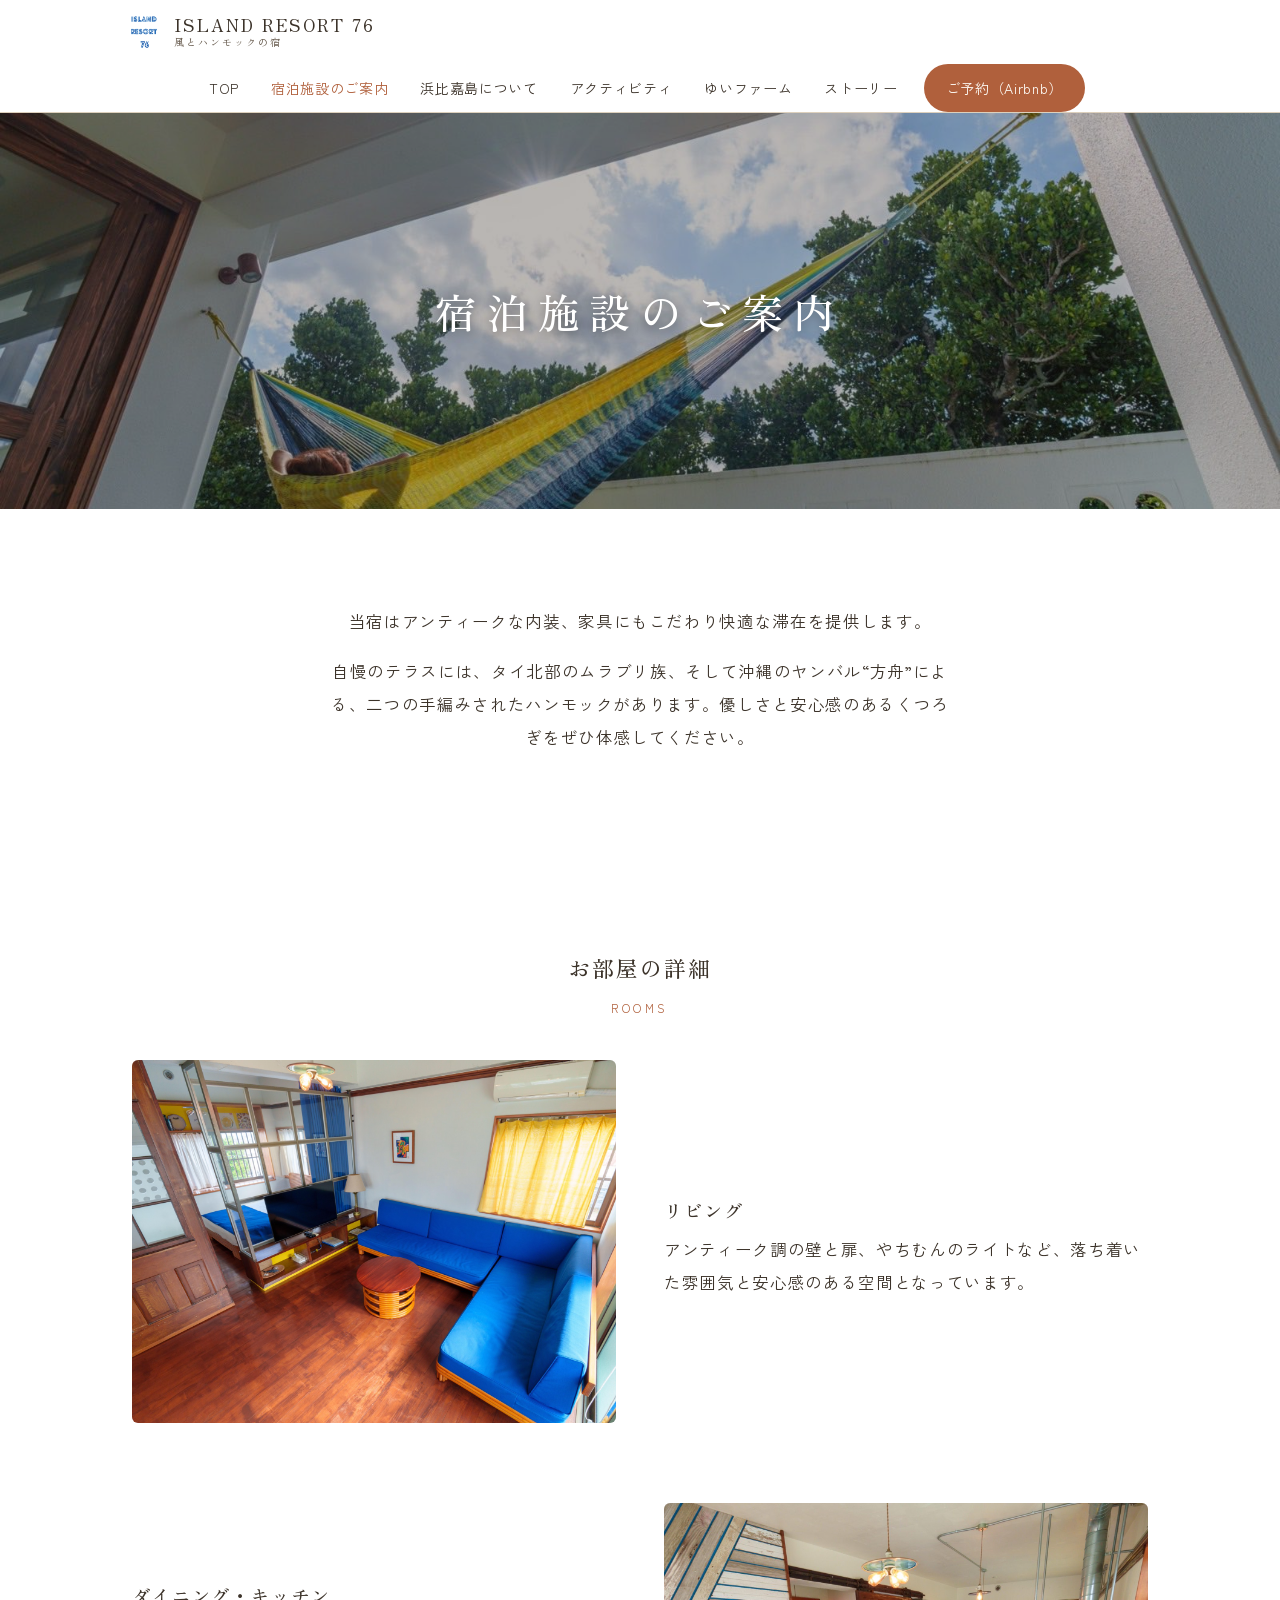
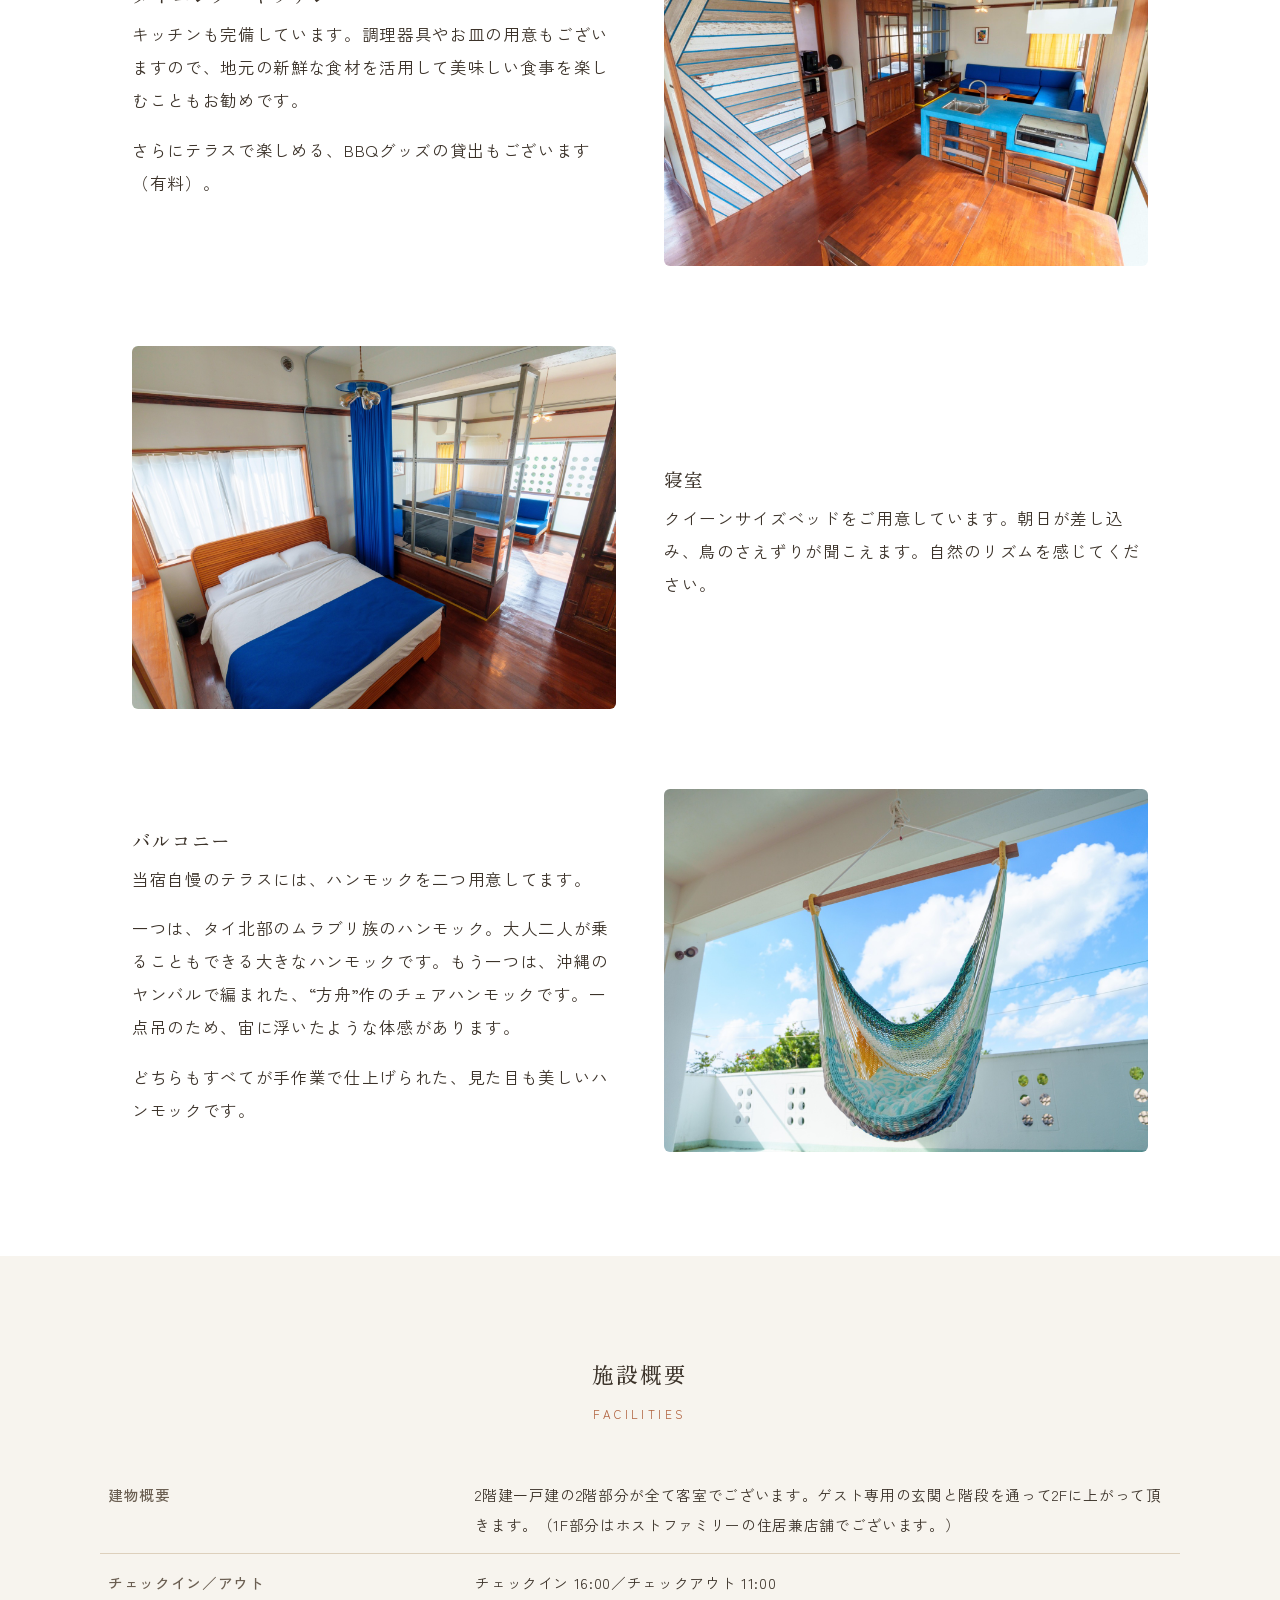
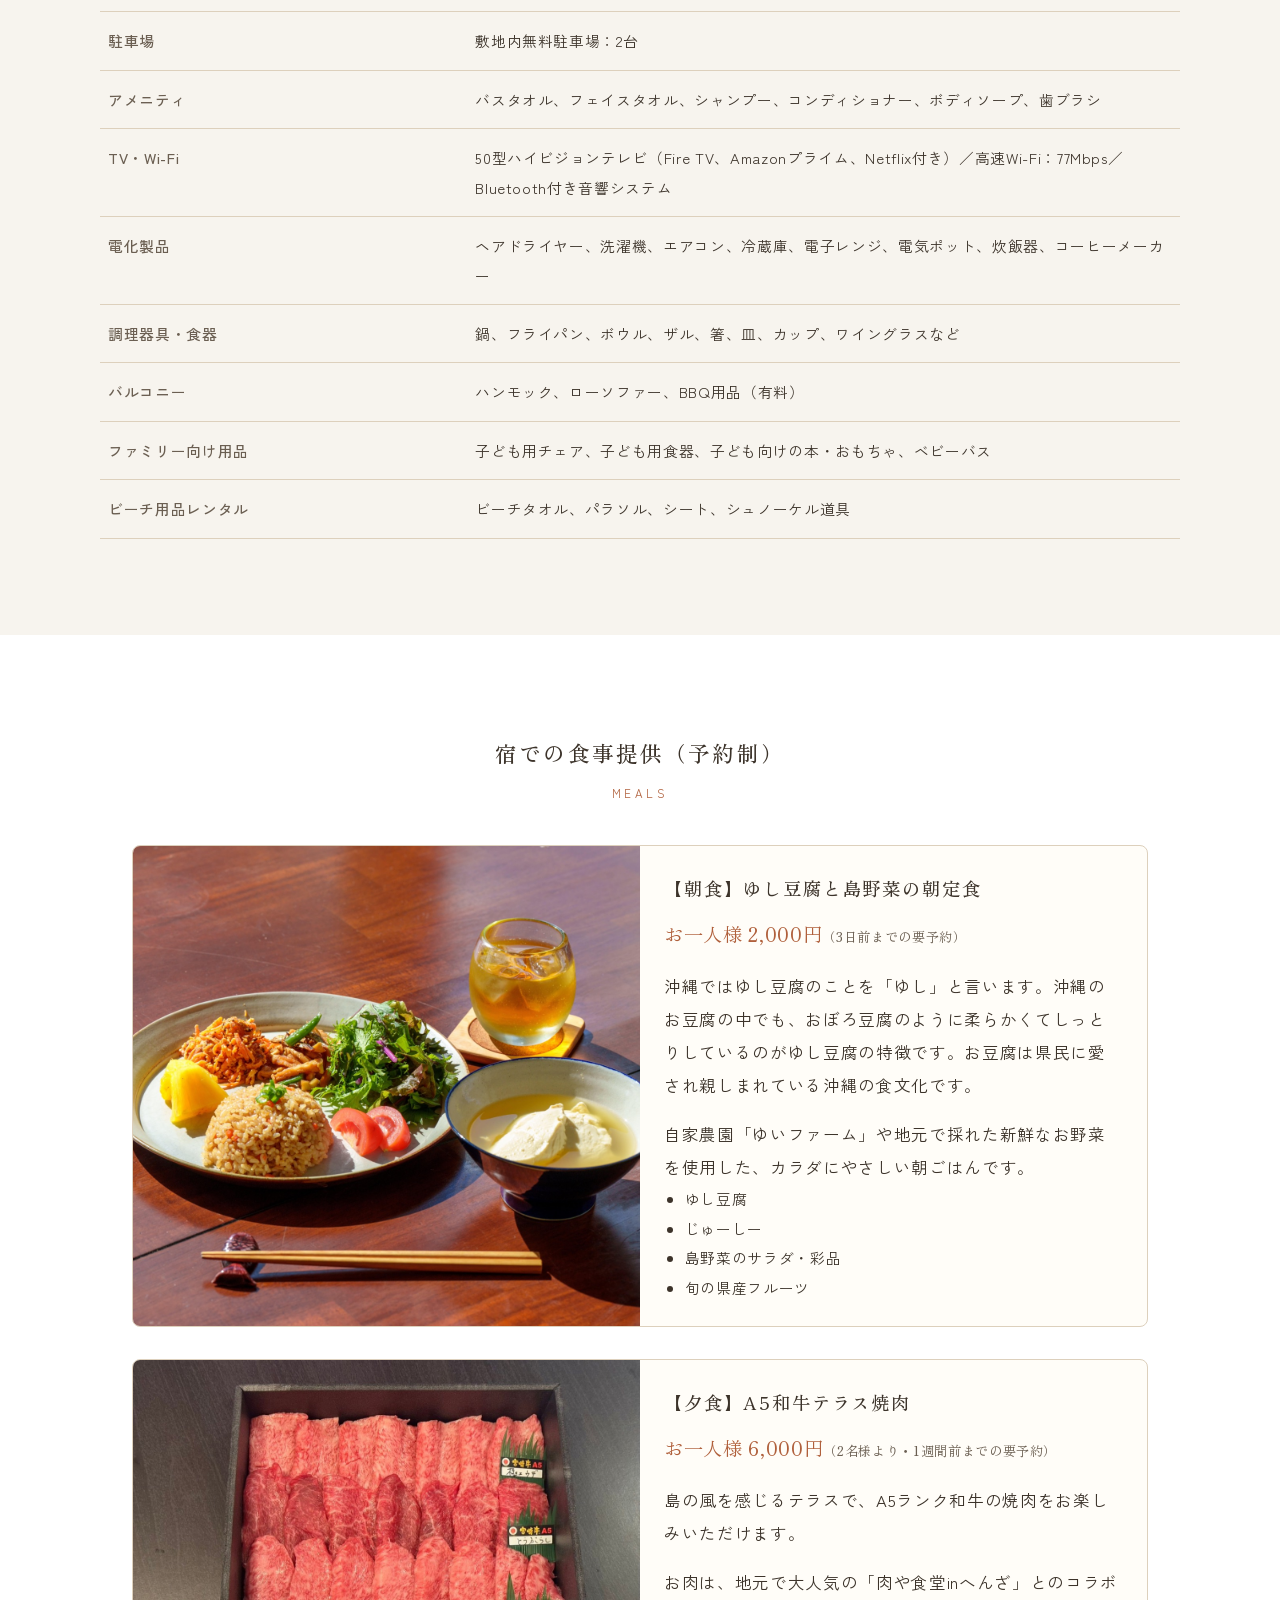
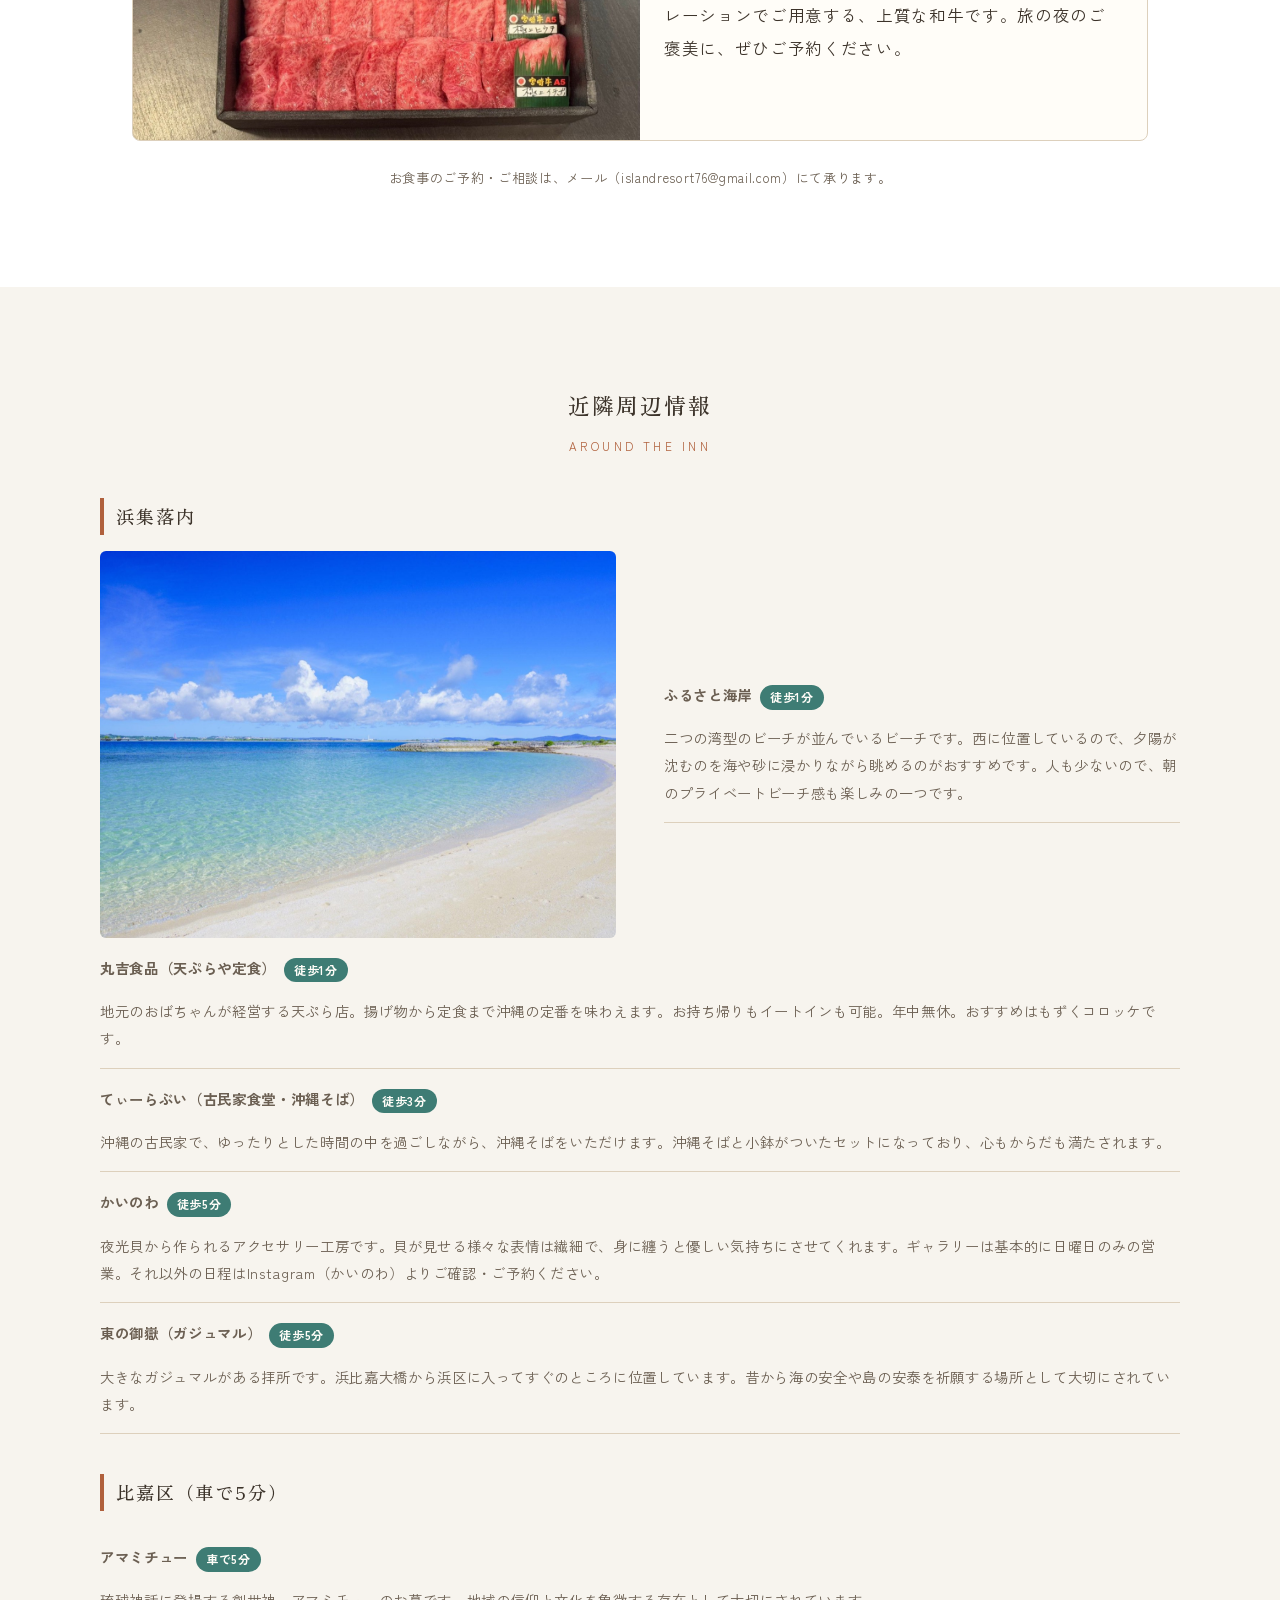
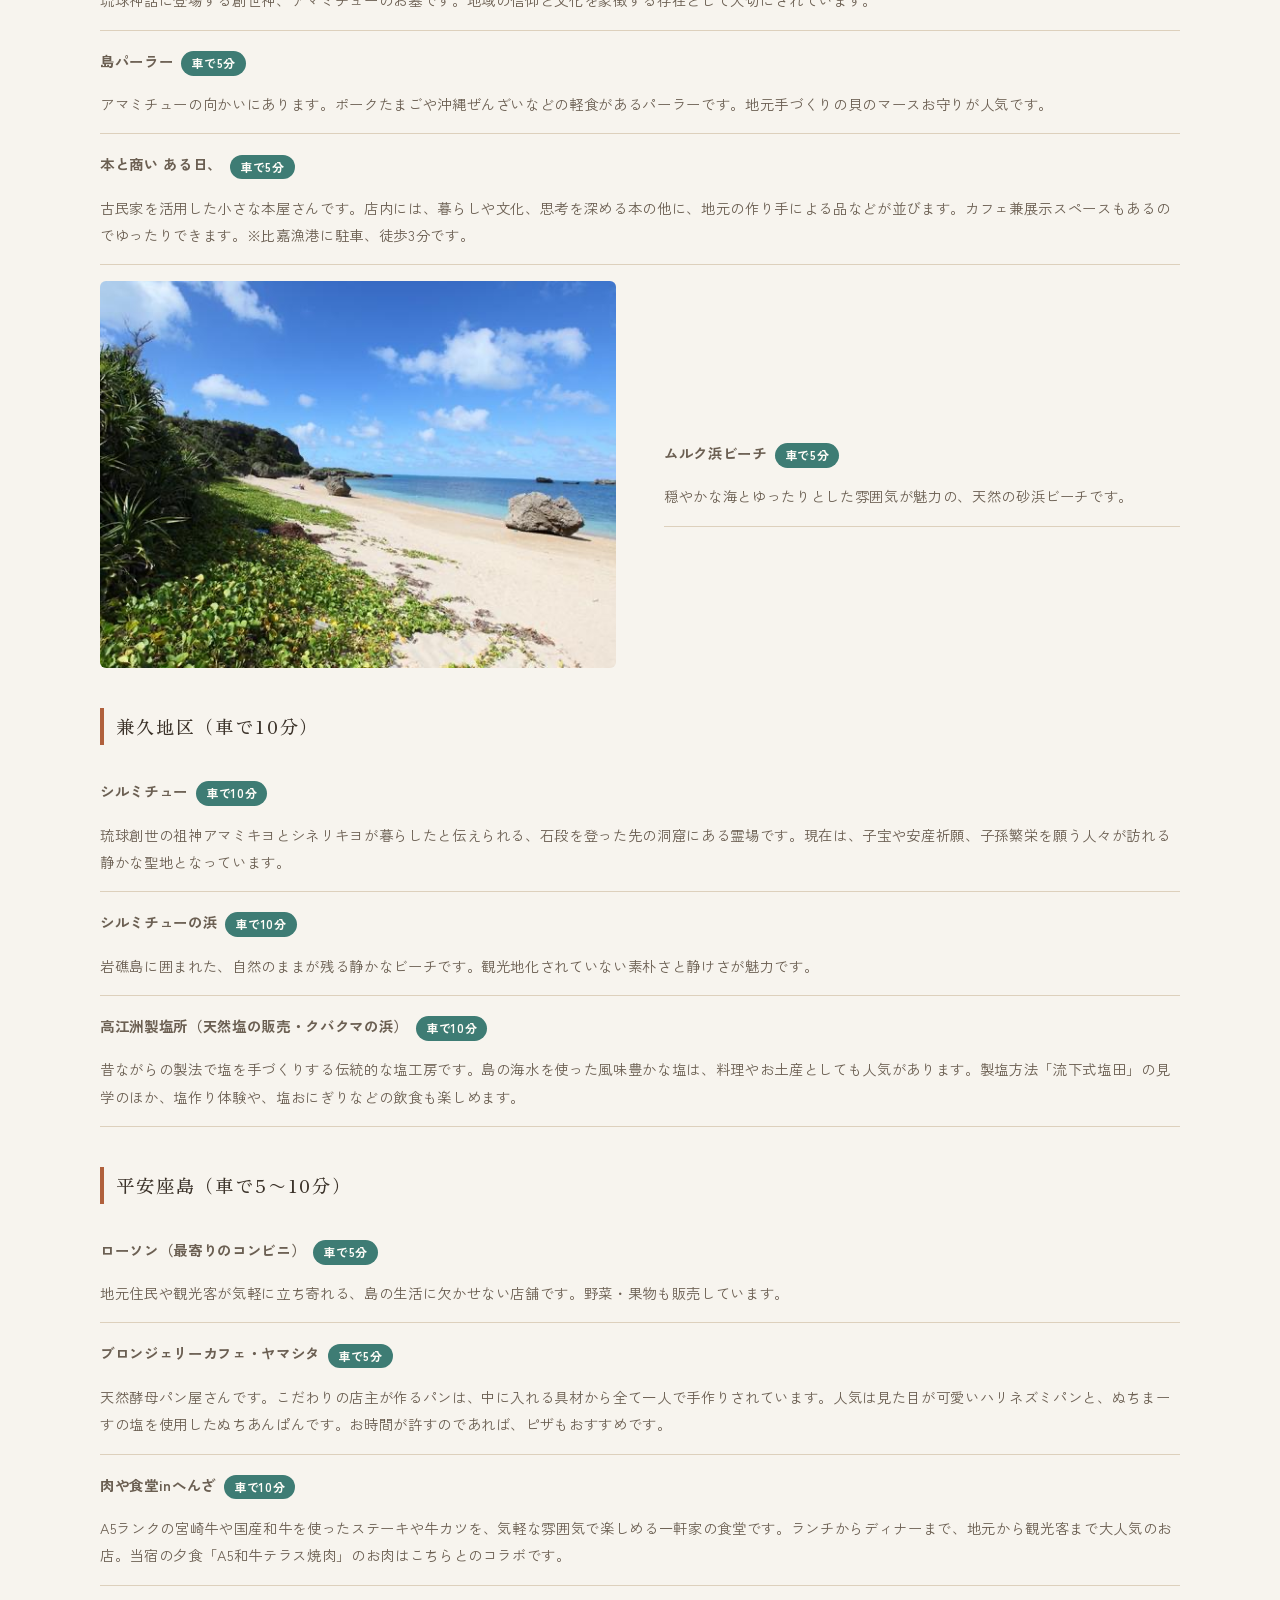
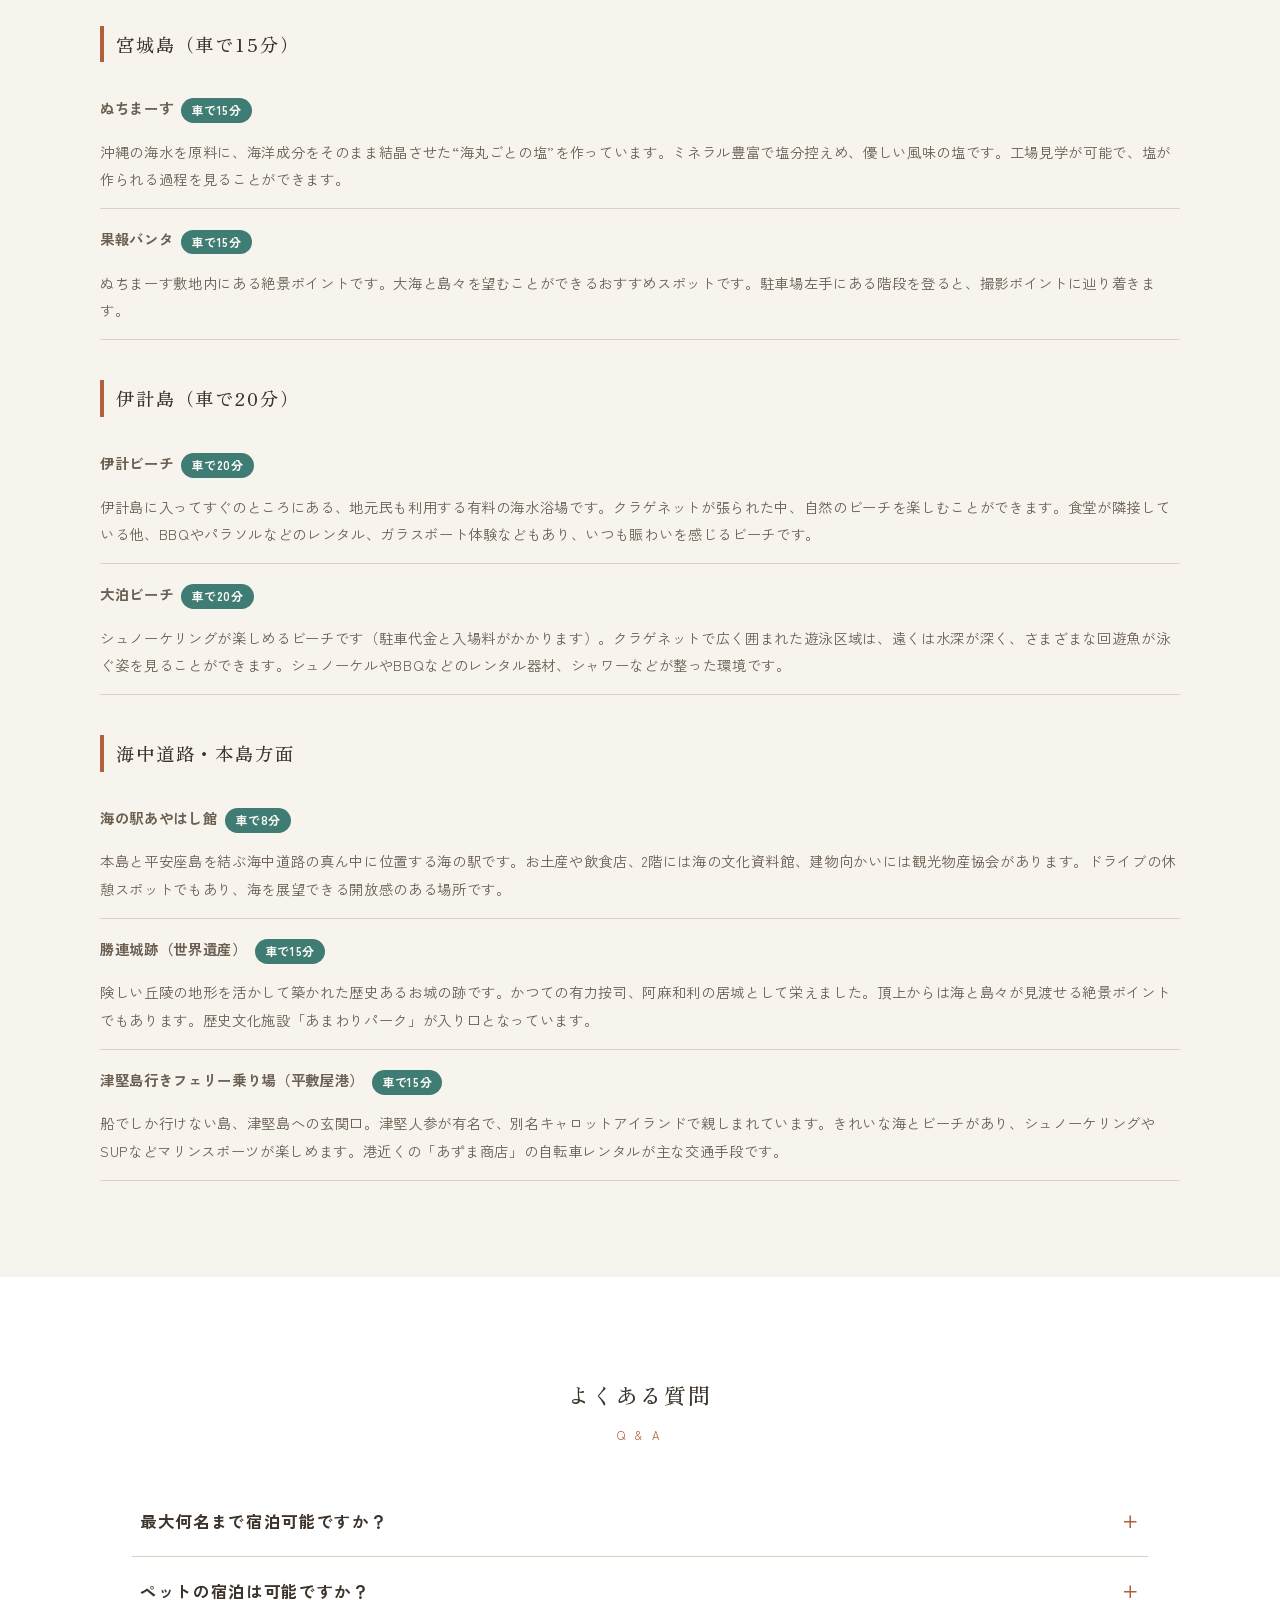
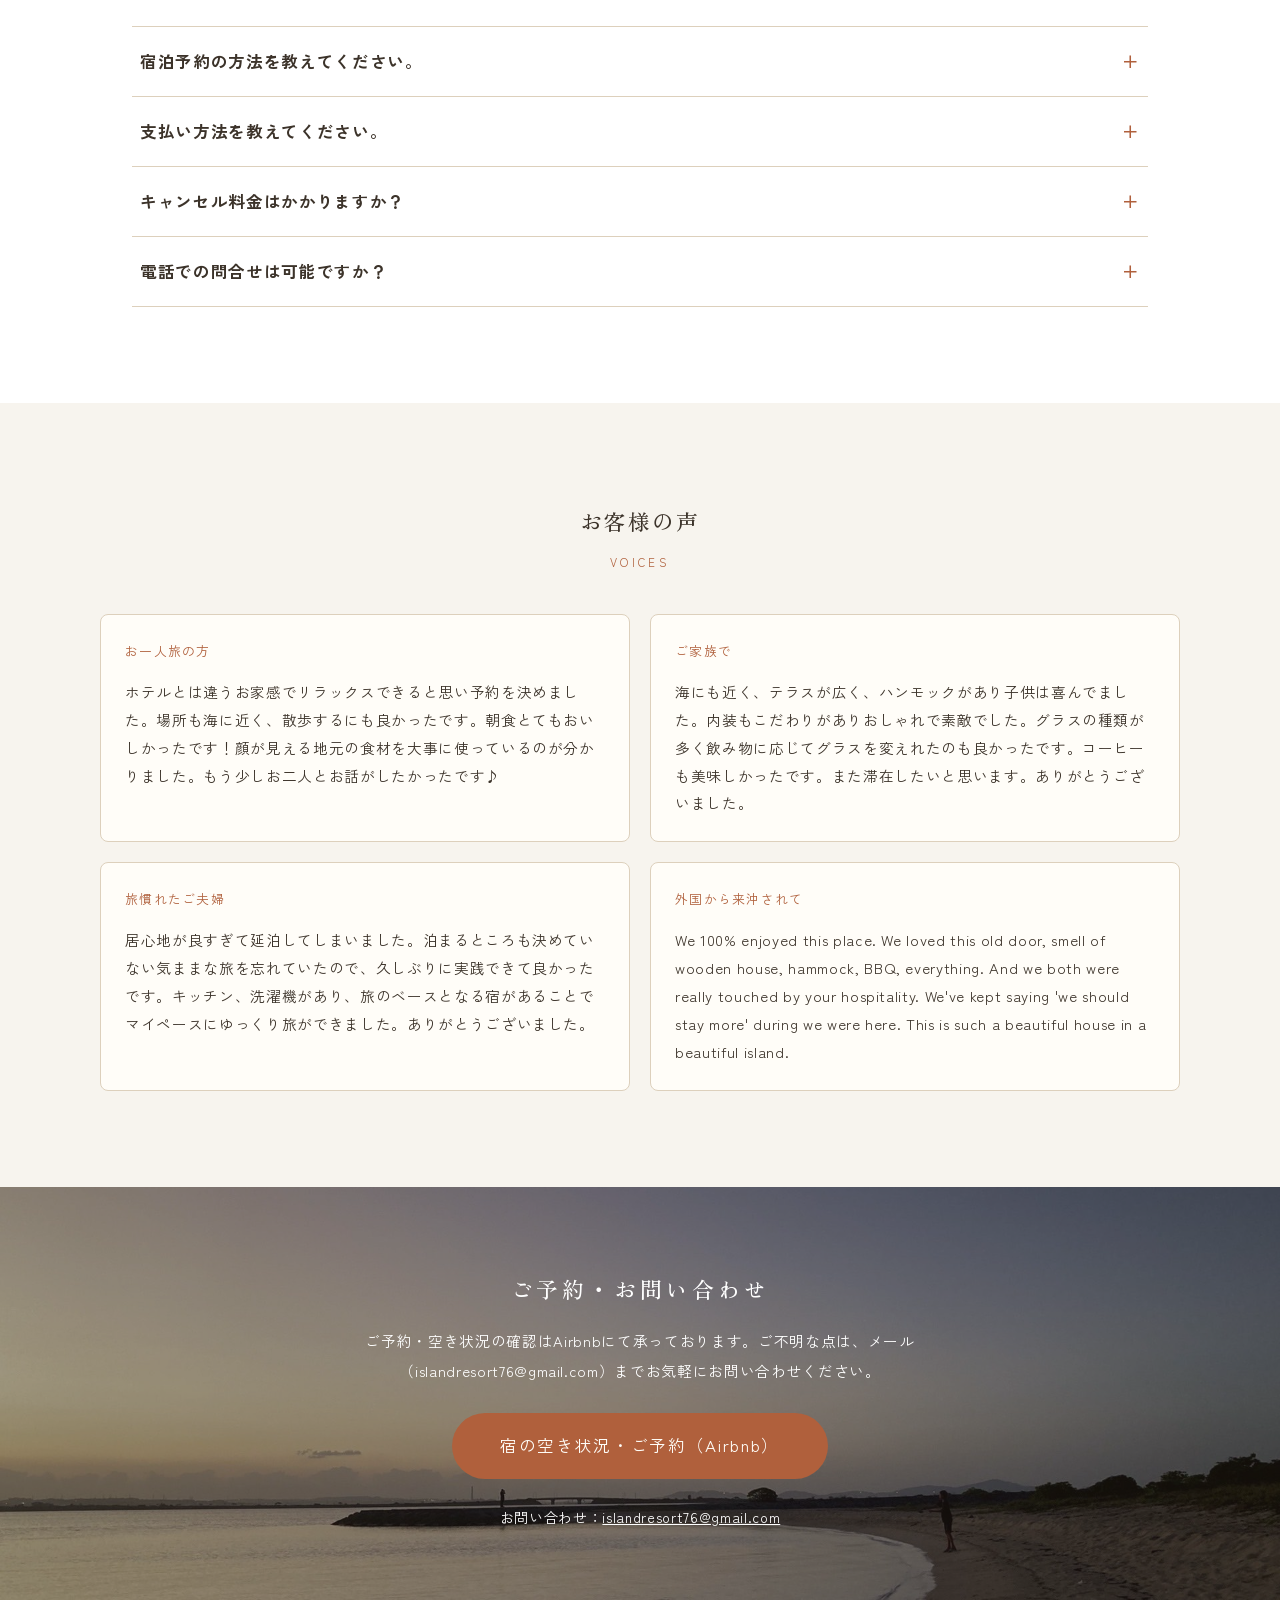
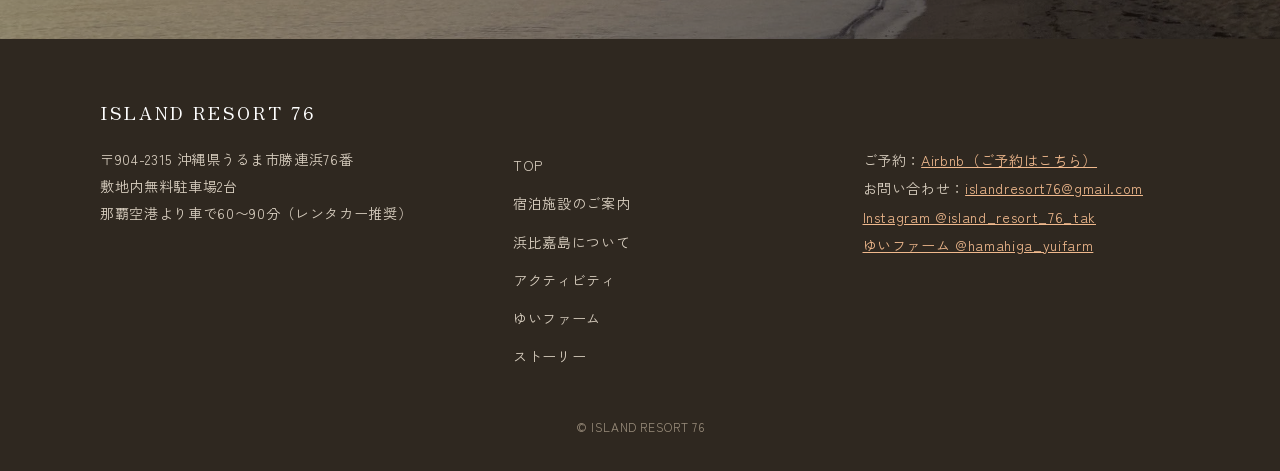
==== accommodation.html @ 60fe97e8 "初回公開" ====
<!DOCTYPE html>
<html lang="ja">
<head>
<meta charset="UTF-8">
<meta name="viewport" content="width=device-width, initial-scale=1">
<title>宿泊施設のご案内｜ISLAND RESORT 76（沖縄・浜比嘉島の貸切宿）</title>
<meta name="description" content="アンティークな内装と手編みのハンモックが自慢の貸切宿。お部屋の詳細、施設概要、予約制のお食事（ゆし豆腐と島野菜の朝定食／A5和牛テラス焼肉）、周辺情報をご案内します。">
<meta property="og:type" content="article">
<meta property="og:title" content="宿泊施設のご案内｜ISLAND RESORT 76">
<meta property="og:description" content="アンティークな内装と手編みのハンモックが自慢の貸切宿。お部屋・施設・お食事・周辺情報のご案内。">
<meta property="og:url" content="https://ir76.com/accommodation.html">
<meta property="og:image" content="https://ir76.com/images/balcony-21.jpg">
<meta property="og:site_name" content="ISLAND RESORT 76">
<meta name="twitter:card" content="summary_large_image">
<link rel="icon" href="images/logo.png">
<link rel="preconnect" href="https://fonts.googleapis.com">
<link rel="preconnect" href="https://fonts.gstatic.com" crossorigin>
<link href="https://fonts.googleapis.com/css2?family=Zen+Old+Mincho:wght@400;500&family=Zen+Kaku+Gothic+New:wght@400;700&display=swap" rel="stylesheet">
<link rel="stylesheet" href="css/style.css">
</head>
<body>

<header class="site-header">
  <div class="header-inner">
    <a class="brand" href="index.html">
      <img src="images/logo.png" alt="ISLAND RESORT 76 ロゴ" width="40" height="40">
      <span class="brand-name">ISLAND RESORT 76<span class="brand-sub">風とハンモックの宿</span></span>
    </a>
    <button class="nav-toggle" aria-expanded="false" aria-label="メニューを開く"><span></span><span></span><span></span></button>
  </div>
  <nav class="global-nav" aria-label="サイト内メニュー">
    <ul>
      <li><a href="index.html">TOP</a></li>
      <li><a href="accommodation.html" aria-current="page">宿泊施設のご案内</a></li>
      <li><a href="hamahiga.html">浜比嘉島について</a></li>
      <li><a href="activity.html">アクティビティ</a></li>
      <li><a href="yuifarm.html">ゆいファーム</a></li>
      <li><a href="story.html">ストーリー</a></li>
      <li class="nav-book"><a href="https://www.airbnb.jp/rooms/34080405" target="_blank" rel="noopener">ご予約（Airbnb）</a></li>
    </ul>
  </nav>
</header>

<main>

<div class="hero hero--page">
  <img src="images/balcony-21.jpg" alt="ハンモックのある屋根付きテラス" fetchpriority="high">
  <div class="hero-text">
    <h1>宿泊施設のご案内</h1>
  </div>
</div>

<section class="section">
  <div class="lead reveal">
    <p>当宿はアンティークな内装、家具にもこだわり快適な滞在を提供します。</p>
    <p>自慢のテラスには、タイ北部のムラブリ族、そして沖縄のヤンバル“方舟”による、二つの手編みされたハンモックがあります。優しさと安心感のあるくつろぎをぜひ体感してください。</p>
  </div>
</section>

<section class="section">
  <h2 class="section-title reveal">お部屋の詳細</h2>
  <span class="section-title-en reveal">Rooms</span>

  <div class="feature reveal" style="margin-top:0">
    <div class="feature-img">
      <div class="gallery">
        <img src="images/room-09.jpg" alt="リビング" loading="lazy">
        <img src="images/room-10.jpg" alt="リビングのソファー" loading="lazy">
        <img src="images/room-06.jpg" alt="リビングの様子" loading="lazy">
        <img src="images/room-19.jpg" alt="リビングの照明" loading="lazy">
      </div>
    </div>
    <div class="feature-body">
      <h3>リビング</h3>
      <p>アンティーク調の壁と扉、やちむんのライトなど、落ち着いた雰囲気と安心感のある空間となっています。</p>
    </div>
  </div>

  <div class="feature feature--reverse reveal">
    <div class="feature-img">
      <div class="gallery">
        <img src="images/room-03.jpg" alt="ダイニング" loading="lazy">
        <img src="images/room-04.jpg" alt="キッチン" loading="lazy">
        <img src="images/room-01.jpg" alt="ダイニングテーブル" loading="lazy">
      </div>
    </div>
    <div class="feature-body">
      <h3>ダイニング・キッチン</h3>
      <p>キッチンも完備しています。調理器具やお皿の用意もございますので、地元の新鮮な食材を活用して美味しい食事を楽しむこともお勧めです。</p>
      <p>さらにテラスで楽しめる、BBQグッズの貸出もございます（有料）。</p>
    </div>
  </div>

  <div class="feature reveal">
    <div class="feature-img">
      <div class="gallery">
        <img src="images/room-15.jpg" alt="寝室のクイーンサイズベッド" loading="lazy">
        <img src="images/room-18.jpg" alt="寝室" loading="lazy">
        <img src="images/room-16.jpg" alt="寝室の窓辺" loading="lazy">
      </div>
    </div>
    <div class="feature-body">
      <h3>寝室</h3>
      <p>クイーンサイズベッドをご用意しています。朝日が差し込み、鳥のさえずりが聞こえます。自然のリズムを感じてください。</p>
    </div>
  </div>

  <div class="feature feature--reverse reveal">
    <div class="feature-img">
      <div class="gallery">
        <img src="images/balcony-23.jpg" alt="バルコニーのハンモック" loading="lazy">
        <img src="images/balcony-27.jpg" alt="チェアハンモック" loading="lazy">
        <img src="images/balcony-28.jpg" alt="バルコニーからの眺め" loading="lazy">
        <img src="images/room-42.jpg" alt="バルコニーのローソファー" loading="lazy">
      </div>
    </div>
    <div class="feature-body">
      <h3>バルコニー</h3>
      <p>当宿自慢のテラスには、ハンモックを二つ用意してます。</p>
      <p>一つは、タイ北部のムラブリ族のハンモック。大人二人が乗ることもできる大きなハンモックです。もう一つは、沖縄のヤンバルで編まれた、“方舟”作のチェアハンモックです。一点吊のため、宙に浮いたような体感があります。</p>
      <p>どちらもすべてが手作業で仕上げられた、見た目も美しいハンモックです。</p>
    </div>
  </div>
</section>

<section class="section section--band">
  <div class="band-inner">
    <h2 class="section-title reveal">施設概要</h2>
    <span class="section-title-en reveal">Facilities</span>
    <table class="spec-table reveal">
      <tr><th>建物概要</th><td>2階建一戸建の2階部分が全て客室でございます。ゲスト専用の玄関と階段を通って2Fに上がって頂きます。（1F部分はホストファミリーの住居兼店舗でございます。）</td></tr>
      <tr><th>チェックイン／アウト</th><td>チェックイン 16:00／チェックアウト 11:00</td></tr>
      <tr><th>駐車場</th><td>敷地内無料駐車場：2台</td></tr>
      <tr><th>アメニティ</th><td>バスタオル、フェイスタオル、シャンプー、コンディショナー、ボディソープ、歯ブラシ</td></tr>
      <tr><th>TV・Wi-Fi</th><td>50型ハイビジョンテレビ（Fire TV、Amazonプライム、Netflix付き）／高速Wi-Fi：77Mbps／Bluetooth付き音響システム</td></tr>
      <tr><th>電化製品</th><td>ヘアドライヤー、洗濯機、エアコン、冷蔵庫、電子レンジ、電気ポット、炊飯器、コーヒーメーカー</td></tr>
      <tr><th>調理器具・食器</th><td>鍋、フライパン、ボウル、ザル、箸、皿、カップ、ワイングラスなど</td></tr>
      <tr><th>バルコニー</th><td>ハンモック、ローソファー、BBQ用品（有料）</td></tr>
      <tr><th>ファミリー向け用品</th><td>子ども用チェア、子ども用食器、子ども向けの本・おもちゃ、ベビーバス</td></tr>
      <tr><th>ビーチ用品レンタル</th><td>ビーチタオル、パラソル、シート、シュノーケル道具</td></tr>
    </table>
  </div>
</section>

<section class="section" id="meals">
  <h2 class="section-title reveal">宿での食事提供（予約制）</h2>
  <span class="section-title-en reveal">Meals</span>

  <div class="meal-card reveal">
    <img src="images/breakfast.jpg" alt="ゆし豆腐と島野菜の朝定食" loading="lazy">
    <div class="meal-body">
      <h3>【朝食】ゆし豆腐と島野菜の朝定食</h3>
      <p class="meal-price">お一人様 2,000円<span class="note">（3日前までの要予約）</span></p>
      <p>沖縄ではゆし豆腐のことを「ゆし」と言います。沖縄のお豆腐の中でも、おぼろ豆腐のように柔らかくてしっとりしているのがゆし豆腐の特徴です。お豆腐は県民に愛され親しまれている沖縄の食文化です。</p>
      <p>自家農園「ゆいファーム」や地元で採れた新鮮なお野菜を使用した、カラダにやさしい朝ごはんです。</p>
      <ul>
        <li>ゆし豆腐</li>
        <li>じゅーしー</li>
        <li>島野菜のサラダ・彩品</li>
        <li>旬の県産フルーツ</li>
      </ul>
    </div>
  </div>

  <div class="meal-card reveal">
    <img src="images/dinner-wagyu.jpg" alt="A5宮崎牛の焼肉盛り合わせ" loading="lazy">
    <div class="meal-body">
      <h3>【夕食】A5和牛テラス焼肉</h3>
      <p class="meal-price">お一人様 6,000円<span class="note">（2名様より・1週間前までの要予約）</span></p>
      <p>島の風を感じるテラスで、A5ランク和牛の焼肉をお楽しみいただけます。</p>
      <p>お肉は、地元で大人気の「肉や食堂inへんざ」とのコラボレーションでご用意する、上質な和牛です。旅の夜のご褒美に、ぜひご予約ください。</p>
    </div>
  </div>

  <p class="note reveal" style="margin-top:24px;text-align:center">お食事のご予約・ご相談は、メール（islandresort76@gmail.com）にて承ります。</p>
</section>

<section class="section section--band">
  <div class="band-inner">
    <h2 class="section-title reveal">近隣周辺情報</h2>
    <span class="section-title-en reveal">Around the Inn</span>

    <div class="spot-group reveal">
      <h3>浜集落内</h3>
      <div class="feature" style="margin-top:16px">
        <div class="feature-img"><img src="images/furusato-beach.jpg" alt="ふるさと海岸" loading="lazy"></div>
        <div class="feature-body">
          <div class="spot">
            <p class="spot-name">ふるさと海岸<span class="spot-dist">徒歩1分</span></p>
            <p>二つの湾型のビーチが並んでいるビーチです。西に位置しているので、夕陽が沈むのを海や砂に浸かりながら眺めるのがおすすめです。人も少ないので、朝のプライベートビーチ感も楽しみの一つです。</p>
          </div>
        </div>
      </div>
      <div class="spot">
        <p class="spot-name">丸吉食品（天ぷらや定食）<span class="spot-dist">徒歩1分</span></p>
        <p>地元のおばちゃんが経営する天ぷら店。揚げ物から定食まで沖縄の定番を味わえます。お持ち帰りもイートインも可能。年中無休。おすすめはもずくコロッケです。</p>
      </div>
      <div class="spot">
        <p class="spot-name">てぃーらぶい（古民家食堂・沖縄そば）<span class="spot-dist">徒歩3分</span></p>
        <p>沖縄の古民家で、ゆったりとした時間の中を過ごしながら、沖縄そばをいただけます。沖縄そばと小鉢がついたセットになっており、心もからだも満たされます。</p>
      </div>
      <div class="spot">
        <p class="spot-name">かいのわ<span class="spot-dist">徒歩5分</span></p>
        <p>夜光貝から作られるアクセサリー工房です。貝が見せる様々な表情は繊細で、身に纏うと優しい気持ちにさせてくれます。ギャラリーは基本的に日曜日のみの営業。それ以外の日程はInstagram（かいのわ）よりご確認・ご予約ください。</p>
      </div>
      <div class="spot">
        <p class="spot-name">東の御嶽（ガジュマル）<span class="spot-dist">徒歩5分</span></p>
        <p>大きなガジュマルがある拝所です。浜比嘉大橋から浜区に入ってすぐのところに位置しています。昔から海の安全や島の安泰を祈願する場所として大切にされています。</p>
      </div>
    </div>

    <div class="spot-group reveal">
      <h3>比嘉区（車で5分）</h3>
      <div class="spot">
        <p class="spot-name">アマミチュー<span class="spot-dist">車で5分</span></p>
        <p>琉球神話に登場する創世神、アマミチューのお墓です。地域の信仰と文化を象徴する存在として大切にされています。</p>
      </div>
      <div class="spot">
        <p class="spot-name">島パーラー<span class="spot-dist">車で5分</span></p>
        <p>アマミチューの向かいにあります。ポークたまごや沖縄ぜんざいなどの軽食があるパーラーです。地元手づくりの貝のマースお守りが人気です。</p>
      </div>
      <div class="spot">
        <p class="spot-name">本と商い ある日、<span class="spot-dist">車で5分</span></p>
        <p>古民家を活用した小さな本屋さんです。店内には、暮らしや文化、思考を深める本の他に、地元の作り手による品などが並びます。カフェ兼展示スペースもあるのでゆったりできます。※比嘉漁港に駐車、徒歩3分です。</p>
      </div>
      <div class="feature" style="margin-top:16px">
        <div class="feature-img"><img src="images/muruku-beach.jpg" alt="ムルク浜ビーチ" loading="lazy"></div>
        <div class="feature-body">
          <div class="spot">
            <p class="spot-name">ムルク浜ビーチ<span class="spot-dist">車で5分</span></p>
            <p>穏やかな海とゆったりとした雰囲気が魅力の、天然の砂浜ビーチです。</p>
          </div>
        </div>
      </div>
    </div>

    <div class="spot-group reveal">
      <h3>兼久地区（車で10分）</h3>
      <div class="spot">
        <p class="spot-name">シルミチュー<span class="spot-dist">車で10分</span></p>
        <p>琉球創世の祖神アマミキヨとシネリキヨが暮らしたと伝えられる、石段を登った先の洞窟にある霊場です。現在は、子宝や安産祈願、子孫繁栄を願う人々が訪れる静かな聖地となっています。</p>
      </div>
      <div class="spot">
        <p class="spot-name">シルミチューの浜<span class="spot-dist">車で10分</span></p>
        <p>岩礁島に囲まれた、自然のままが残る静かなビーチです。観光地化されていない素朴さと静けさが魅力です。</p>
      </div>
      <div class="spot">
        <p class="spot-name">高江洲製塩所（天然塩の販売・クバクマの浜）<span class="spot-dist">車で10分</span></p>
        <p>昔ながらの製法で塩を手づくりする伝統的な塩工房です。島の海水を使った風味豊かな塩は、料理やお土産としても人気があります。製塩方法「流下式塩田」の見学のほか、塩作り体験や、塩おにぎりなどの飲食も楽しめます。</p>
      </div>
    </div>

    <div class="spot-group reveal">
      <h3>平安座島（車で5〜10分）</h3>
      <div class="spot">
        <p class="spot-name">ローソン（最寄りのコンビニ）<span class="spot-dist">車で5分</span></p>
        <p>地元住民や観光客が気軽に立ち寄れる、島の生活に欠かせない店舗です。野菜・果物も販売しています。</p>
      </div>
      <div class="spot">
        <p class="spot-name">ブロンジェリーカフェ・ヤマシタ<span class="spot-dist">車で5分</span></p>
        <p>天然酵母パン屋さんです。こだわりの店主が作るパンは、中に入れる具材から全て一人で手作りされています。人気は見た目が可愛いハリネズミパンと、ぬちまーすの塩を使用したぬちあんぱんです。お時間が許すのであれば、ピザもおすすめです。</p>
      </div>
      <div class="spot">
        <p class="spot-name">肉や食堂inへんざ<span class="spot-dist">車で10分</span></p>
        <p>A5ランクの宮崎牛や国産和牛を使ったステーキや牛カツを、気軽な雰囲気で楽しめる一軒家の食堂です。ランチからディナーまで、地元から観光客まで大人気のお店。当宿の夕食「A5和牛テラス焼肉」のお肉はこちらとのコラボです。</p>
      </div>
    </div>

    <div class="spot-group reveal">
      <h3>宮城島（車で15分）</h3>
      <div class="spot">
        <p class="spot-name">ぬちまーす<span class="spot-dist">車で15分</span></p>
        <p>沖縄の海水を原料に、海洋成分をそのまま結晶させた“海丸ごとの塩”を作っています。ミネラル豊富で塩分控えめ、優しい風味の塩です。工場見学が可能で、塩が作られる過程を見ることができます。</p>
      </div>
      <div class="spot">
        <p class="spot-name">果報バンタ<span class="spot-dist">車で15分</span></p>
        <p>ぬちまーす敷地内にある絶景ポイントです。大海と島々を望むことができるおすすめスポットです。駐車場左手にある階段を登ると、撮影ポイントに辿り着きます。</p>
      </div>
    </div>

    <div class="spot-group reveal">
      <h3>伊計島（車で20分）</h3>
      <div class="spot">
        <p class="spot-name">伊計ビーチ<span class="spot-dist">車で20分</span></p>
        <p>伊計島に入ってすぐのところにある、地元民も利用する有料の海水浴場です。クラゲネットが張られた中、自然のビーチを楽しむことができます。食堂が隣接している他、BBQやパラソルなどのレンタル、ガラスボート体験などもあり、いつも賑わいを感じるビーチです。</p>
      </div>
      <div class="spot">
        <p class="spot-name">大泊ビーチ<span class="spot-dist">車で20分</span></p>
        <p>シュノーケリングが楽しめるビーチです（駐車代金と入場料がかかります）。クラゲネットで広く囲まれた遊泳区域は、遠くは水深が深く、さまざまな回遊魚が泳ぐ姿を見ることができます。シュノーケルやBBQなどのレンタル器材、シャワーなどが整った環境です。</p>
      </div>
    </div>

    <div class="spot-group reveal">
      <h3>海中道路・本島方面</h3>
      <div class="spot">
        <p class="spot-name">海の駅あやはし館<span class="spot-dist">車で8分</span></p>
        <p>本島と平安座島を結ぶ海中道路の真ん中に位置する海の駅です。お土産や飲食店、2階には海の文化資料館、建物向かいには観光物産協会があります。ドライブの休憩スポットでもあり、海を展望できる開放感のある場所です。</p>
      </div>
      <div class="spot">
        <p class="spot-name">勝連城跡（世界遺産）<span class="spot-dist">車で15分</span></p>
        <p>険しい丘陵の地形を活かして築かれた歴史あるお城の跡です。かつての有力按司、阿麻和利の居城として栄えました。頂上からは海と島々が見渡せる絶景ポイントでもあります。歴史文化施設「あまわりパーク」が入り口となっています。</p>
      </div>
      <div class="spot">
        <p class="spot-name">津堅島行きフェリー乗り場（平敷屋港）<span class="spot-dist">車で15分</span></p>
        <p>船でしか行けない島、津堅島への玄関口。津堅人参が有名で、別名キャロットアイランドで親しまれています。きれいな海とビーチがあり、シュノーケリングやSUPなどマリンスポーツが楽しめます。港近くの「あずま商店」の自転車レンタルが主な交通手段です。</p>
      </div>
    </div>
  </div>
</section>

<section class="section faq">
  <h2 class="section-title reveal">よくある質問</h2>
  <span class="section-title-en reveal">Q &amp; A</span>

  <details class="reveal">
    <summary>最大何名まで宿泊可能ですか？</summary>
    <div class="faq-a">
      <p>最大5名様までご宿泊可能です。</p>
      <p>・クイーンサイズベッド1台（お子様添い寝の場合3名）<br>・敷布団2式<br>・ソファーベッド／シングルサイズが2台</p>
      <p>（例）4名様の場合、ベッドと敷布団2式をご用意しております。</p>
    </div>
  </details>
  <details class="reveal">
    <summary>ペットの宿泊は可能ですか？</summary>
    <div class="faq-a"><p>動物アレルギーのお客様もお見えになるので、ペット同伴のご宿泊はお断りしています。</p></div>
  </details>
  <details class="reveal">
    <summary>宿泊予約の方法を教えてください。</summary>
    <div class="faq-a">
      <p>Airbnbのサイトからご予約をお願い致します。各ページの「宿の空き状況・ご予約（Airbnb）」ボタンから進んでください。</p>
      <p>ご不明な点や、サイト以外でのご予約をご希望の場合は、メール（islandresort76@gmail.com）までお問い合わせください。</p>
    </div>
  </details>
  <details class="reveal">
    <summary>支払い方法を教えてください。</summary>
    <div class="faq-a">
      <p>Airbnb上でご予約いただく場合は、サイト上での決済となっております。規約をよくお読みになり、ご予約をお願い致します。</p>
      <p>直接のご予約に関しては、事前のお振込により予約を確定致します。但し、Airbnbサイト内でのご予約が優先となります。ご了承ください。</p>
    </div>
  </details>
  <details class="reveal">
    <summary>キャンセル料金はかかりますか？</summary>
    <div class="faq-a">
      <p>Airbnbのキャンセルポリシーを適用しています。選択される予約方法によりキャンセルポリシーが変わりますが、料金は発生します。ご予約の際よくご確認ください。</p>
      <p>直接のご予約に関しても、Airbnbでのキャンセルポリシーを基準にキャンセル料が発生します。詳細についてはお問い合わせください。</p>
    </div>
  </details>
  <details class="reveal">
    <summary>電話での問合せは可能ですか？</summary>
    <div class="faq-a"><p>申し訳ございませんが、お電話でのお問い合わせはお受けしておりません。恐れ入りますが、メール（islandresort76@gmail.com）にて詳細をご記入の上、お問合せをお願い致します。</p></div>
  </details>
</section>

<section class="section section--band">
  <div class="band-inner">
    <h2 class="section-title reveal">お客様の声</h2>
    <span class="section-title-en reveal">Voices</span>
    <div class="voices">
      <div class="voice reveal">
        <p class="voice-who">お一人旅の方</p>
        <p>ホテルとは違うお家感でリラックスできると思い予約を決めました。場所も海に近く、散歩するにも良かったです。朝食とてもおいしかったです！顔が見える地元の食材を大事に使っているのが分かりました。もう少しお二人とお話がしたかったです♪</p>
      </div>
      <div class="voice reveal">
        <p class="voice-who">ご家族で</p>
        <p>海にも近く、テラスが広く、ハンモックがあり子供は喜んでました。内装もこだわりがありおしゃれで素敵でした。グラスの種類が多く飲み物に応じてグラスを変えれたのも良かったです。コーヒーも美味しかったです。また滞在したいと思います。ありがとうございました。</p>
      </div>
      <div class="voice reveal">
        <p class="voice-who">旅慣れたご夫婦</p>
        <p>居心地が良すぎて延泊してしまいました。泊まるところも決めていない気ままな旅を忘れていたので、久しぶりに実践できて良かったです。キッチン、洗濯機があり、旅のベースとなる宿があることでマイペースにゆっくり旅ができました。ありがとうございました。</p>
      </div>
      <div class="voice reveal">
        <p class="voice-who">外国から来沖されて</p>
        <p>We 100% enjoyed this place. We loved this old door, smell of wooden house, hammock, BBQ, everything. And we both were really touched by your hospitality. We've kept saying 'we should stay more' during we were here. This is such a beautiful house in a beautiful island.</p>
      </div>
    </div>
  </div>
</section>

<section class="booking-cta">
  <h2>ご予約・お問い合わせ</h2>
  <p>ご予約・空き状況の確認はAirbnbにて承っております。ご不明な点は、メール（islandresort76@gmail.com）までお気軽にお問い合わせください。</p>
  <a class="btn btn--primary" href="https://www.airbnb.jp/rooms/34080405" target="_blank" rel="noopener">宿の空き状況・ご予約（Airbnb）</a>
  <p class="contact-links">お問い合わせ：<a href="mailto:islandresort76@gmail.com">islandresort76@gmail.com</a></p>
</section>

</main>

<footer class="site-footer">
  <div class="footer-inner">
    <p class="footer-brand">ISLAND RESORT 76</p>
    <div class="footer-cols">
      <div class="footer-access">
        <p>〒904-2315 沖縄県うるま市勝連浜76番<br>
        敷地内無料駐車場2台<br>
        那覇空港より車で60〜90分（レンタカー推奨）</p>
      </div>
      <nav class="footer-nav" aria-label="フッターメニュー">
        <ul>
          <li><a href="index.html">TOP</a></li>
          <li><a href="accommodation.html">宿泊施設のご案内</a></li>
          <li><a href="hamahiga.html">浜比嘉島について</a></li>
          <li><a href="activity.html">アクティビティ</a></li>
          <li><a href="yuifarm.html">ゆいファーム</a></li>
          <li><a href="story.html">ストーリー</a></li>
        </ul>
      </nav>
      <div class="footer-contact">
        <p>ご予約：<a href="https://www.airbnb.jp/rooms/34080405" target="_blank" rel="noopener">Airbnb（ご予約はこちら）</a><br>
        お問い合わせ：<a href="mailto:islandresort76@gmail.com">islandresort76@gmail.com</a><br>
        <a href="https://www.instagram.com/island_resort_76_tak/" target="_blank" rel="noopener">Instagram @island_resort_76_tak</a><br>
        <a href="https://www.instagram.com/hamahiga_yuifarm/" target="_blank" rel="noopener">ゆいファーム @hamahiga_yuifarm</a></p>
      </div>
    </div>
    <p class="copyright">© ISLAND RESORT 76</p>
  </div>
</footer>

<script src="js/main.js"></script>
</body>
</html>
---- css/style.css ----
/* =========================================================
   ISLAND RESORT 76 — 共通スタイル
   モバイルファースト。960px以上でPCレイアウトに切り替え。
   色・余白はここの変数を変えるだけで全ページに反映されます。
   ========================================================= */
:root {
  --bg: #ffffff;          /* ページ背景（白） */
  --bg-deep: #f7f4ee;     /* 帯セクション用のごく薄いベージュ */
  --ink: #3c332a;         /* 基本の文字色（焦茶） */
  --ink-soft: #6b5f52;    /* 補足文の文字色 */
  --accent: #b0603c;      /* テラコッタ（ボタン・強調） */
  --accent-dark: #8f4b2e;
  --sea: #3e7c74;         /* くすんだ海の緑青 */
  --line: #ddd0bc;        /* 罫線 */
  --white: #fffdf8;
  --font-serif: "Zen Old Mincho", "Hiragino Mincho ProN", serif;
  --font-sans: "Zen Kaku Gothic New", "Hiragino Kaku Gothic ProN", sans-serif;
}

* { margin: 0; padding: 0; box-sizing: border-box; }

html { scroll-behavior: smooth; }

body {
  background: var(--bg);
  color: var(--ink);
  font-family: var(--font-sans);
  font-size: 16px;
  line-height: 2;
  letter-spacing: 0.04em;
  -webkit-font-smoothing: antialiased;
}

img { max-width: 100%; height: auto; display: block; }

a { color: var(--sea); }

/* ---------- ヘッダー ---------- */
.site-header {
  position: sticky;
  top: 0;
  z-index: 100;
  background: rgba(255, 255, 255, 0.95);
  backdrop-filter: blur(6px);
  border-bottom: 1px solid var(--line);
}
.header-inner {
  display: flex;
  align-items: center;
  justify-content: space-between;
  padding: 10px 16px;
  max-width: 1080px;
  margin: 0 auto;
}
.brand {
  display: flex;
  align-items: center;
  gap: 10px;
  text-decoration: none;
  color: var(--ink);
}
.brand img { width: 40px; height: 40px; }
.brand .brand-name {
  font-family: var(--font-serif);
  font-size: 1.05rem;
  letter-spacing: 0.12em;
  line-height: 1.3;
}
.brand .brand-sub {
  display: block;
  font-size: 0.62rem;
  color: var(--ink-soft);
  letter-spacing: 0.2em;
}

.nav-toggle {
  background: none;
  border: none;
  width: 44px;
  height: 44px;
  cursor: pointer;
  display: grid;
  place-items: center;
  gap: 0;
}
.nav-toggle span {
  display: block;
  width: 24px;
  height: 2px;
  background: var(--ink);
  margin: 3px 0;
  transition: transform 0.25s, opacity 0.25s;
}
.nav-toggle[aria-expanded="true"] span:nth-child(1) { transform: translateY(8px) rotate(45deg); }
.nav-toggle[aria-expanded="true"] span:nth-child(2) { opacity: 0; }
.nav-toggle[aria-expanded="true"] span:nth-child(3) { transform: translateY(-8px) rotate(-45deg); }

.global-nav {
  display: none;
  border-top: 1px solid var(--line);
  background: var(--bg);
}
.global-nav.is-open { display: block; }
.global-nav ul { list-style: none; }
.global-nav li { border-bottom: 1px solid var(--line); }
.global-nav a {
  display: block;
  padding: 14px 24px;
  text-decoration: none;
  color: var(--ink);
  font-size: 0.95rem;
}
.global-nav a[aria-current="page"] { color: var(--accent); }
.global-nav .nav-book a {
  color: var(--white);
  background: var(--accent);
  text-align: center;
  margin: 12px 16px;
  border-radius: 999px;
}

/* ---------- ヒーロー ---------- */
.hero {
  position: relative;
  overflow: hidden;
}
.hero picture { display: block; }
.hero img {
  width: 100%;
  height: 72vh;
  min-height: 420px;
  object-fit: cover;
}
.hero .hero-text {
  position: absolute;
  inset: 0;
  display: flex;
  flex-direction: column;
  justify-content: center;
  align-items: center;
  text-align: center;
  background: rgba(40, 30, 20, 0.32);
  color: #fff;
  padding: 0 20px;
}
.hero h1 {
  font-family: var(--font-serif);
  font-weight: 500;
  font-size: 1.7rem;
  letter-spacing: 0.22em;
  text-shadow: 0 2px 12px rgba(0,0,0,0.45);
  line-height: 1.8;
}
.hero .hero-sub {
  margin-top: 12px;
  font-size: 0.95rem;
  letter-spacing: 0.18em;
  text-shadow: 0 1px 8px rgba(0,0,0,0.5);
}

/* サブページ用の低めヒーロー */
.hero--page img { height: 44vh; min-height: 280px; }

/* ---------- セクション共通 ---------- */
main { display: block; }

.section {
  padding: 64px 20px;
  max-width: 1080px;
  margin: 0 auto;
}
.section--band {
  max-width: none;
  background: var(--bg-deep);
}
.section--band > .band-inner {
  max-width: 1080px;
  margin: 0 auto;
}

.section-title {
  font-family: var(--font-serif);
  font-weight: 500;
  font-size: 1.35rem;
  letter-spacing: 0.1em;
  text-align: center;
  margin-bottom: 8px;
}
.section-title-en {
  display: block;
  text-align: center;
  color: var(--accent);
  font-size: 0.72rem;
  letter-spacing: 0.3em;
  text-transform: uppercase;
  margin-bottom: 40px;
}

.lead {
  text-align: center;
  max-width: 620px;
  margin: 0 auto;
}

h3 {
  font-family: var(--font-serif);
  font-weight: 500;
  font-size: 1.15rem;
  letter-spacing: 0.1em;
  margin-bottom: 4px;
}
.h3-sub {
  color: var(--accent);
  font-size: 0.82rem;
  margin-bottom: 16px;
}

p + p { margin-top: 1em; }

.note { font-size: 0.82rem; color: var(--ink-soft); }

/* ---------- 画像とテキストの2カラムカード ---------- */
.feature {
  margin-top: 48px;
}
.feature .feature-img picture { display: block; width: 100%; }
.feature .feature-img img {
  width: 100%;
  aspect-ratio: 4 / 3;
  object-fit: cover;
  border-radius: 6px;
}
.feature .feature-body { margin-top: 20px; }

/* ---------- 横スクロールギャラリー ---------- */
.gallery {
  display: flex;
  gap: 12px;
  overflow-x: auto;
  scroll-snap-type: x mandatory;
  padding-bottom: 8px;
  -webkit-overflow-scrolling: touch;
}
.gallery img {
  flex: 0 0 78%;
  aspect-ratio: 4 / 3;
  object-fit: cover;
  border-radius: 6px;
  scroll-snap-align: center;
}

/* ---------- ボタン ---------- */
.btn {
  display: inline-block;
  padding: 14px 36px;
  border-radius: 999px;
  text-decoration: none;
  font-size: 0.95rem;
  letter-spacing: 0.1em;
  transition: opacity 0.2s;
}
.btn:hover { opacity: 0.85; }
.btn--primary { background: var(--accent); color: var(--white); }
.btn--ghost {
  background: transparent;
  color: var(--ink);
  border: 1px solid var(--ink-soft);
}
.btn-row { text-align: center; margin-top: 32px; }

/* ---------- 予約CTA ---------- */
.booking-cta {
  position: relative;
  text-align: center;
  color: #fff;
  padding: 80px 20px;
  background: url(../images/sunset-beach.jpg) center / cover no-repeat;
}
.booking-cta::before {
  content: "";
  position: absolute;
  inset: 0;
  background: rgba(40, 30, 20, 0.45);
}
.booking-cta > * { position: relative; }
.booking-cta h2 {
  font-family: var(--font-serif);
  font-weight: 500;
  font-size: 1.35rem;
  letter-spacing: 0.18em;
  margin-bottom: 16px;
}
.booking-cta p { max-width: 560px; margin: 0 auto 28px; font-size: 0.92rem; }
.booking-cta .btn--primary { font-size: 1.05rem; padding: 16px 48px; }
.booking-cta .contact-links { margin-top: 24px; font-size: 0.88rem; }
.booking-cta .contact-links a { color: #fff; }

/* ---------- 表（施設概要・アクセス） ---------- */
.spec-table {
  width: 100%;
  border-collapse: collapse;
  margin-top: 24px;
  font-size: 0.92rem;
}
.spec-table th,
.spec-table td {
  border-bottom: 1px solid var(--line);
  padding: 14px 8px;
  vertical-align: top;
  text-align: left;
}
.spec-table th {
  width: 34%;
  font-weight: 500;
  color: var(--ink-soft);
  white-space: nowrap;
}

/* ---------- 近隣スポットリスト ---------- */
.spot-group { margin-top: 40px; }
.spot-group h3 {
  border-left: 4px solid var(--accent);
  padding-left: 12px;
  margin-bottom: 16px;
}
.spot {
  padding: 16px 0;
  border-bottom: 1px solid var(--line);
}
.spot .spot-name { font-weight: 700; }
.spot .spot-dist {
  display: inline-block;
  margin-left: 8px;
  font-size: 0.75rem;
  color: var(--white);
  background: var(--sea);
  border-radius: 999px;
  padding: 1px 10px;
  vertical-align: middle;
}
.spot p { font-size: 0.9rem; color: var(--ink-soft); line-height: 1.9; }

/* ---------- FAQ ---------- */
.faq details {
  border-bottom: 1px solid var(--line);
  padding: 4px 0;
}
.faq summary {
  cursor: pointer;
  padding: 14px 8px;
  font-weight: 700;
  list-style: none;
  position: relative;
  padding-right: 32px;
}
.faq summary::-webkit-details-marker { display: none; }
.faq summary::after {
  content: "＋";
  position: absolute;
  right: 8px;
  color: var(--accent);
}
.faq details[open] summary::after { content: "−"; }
.faq .faq-a { padding: 0 8px 18px; font-size: 0.92rem; color: var(--ink-soft); }

/* ---------- お客様の声 ---------- */
.voices { display: grid; gap: 20px; margin-top: 40px; }
.voice {
  background: var(--white);
  border: 1px solid var(--line);
  border-radius: 8px;
  padding: 24px;
}
.voice .voice-who {
  font-size: 0.8rem;
  color: var(--accent);
  margin-bottom: 8px;
  letter-spacing: 0.1em;
}
.voice p { font-size: 0.92rem; line-height: 1.9; }

/* ---------- 食事カード ---------- */
.meal-card {
  background: var(--white);
  border: 1px solid var(--line);
  border-radius: 8px;
  overflow: hidden;
  margin-top: 32px;
}
.meal-card img { aspect-ratio: 4 / 3; object-fit: cover; width: 100%; }
.meal-card .meal-body { padding: 24px; }
.meal-card .meal-price {
  font-family: var(--font-serif);
  font-size: 1.2rem;
  color: var(--accent);
  margin: 8px 0;
}
.meal-card ul { padding-left: 1.4em; font-size: 0.92rem; }

/* ---------- 行事リスト（浜比嘉島） ---------- */
.event-list { list-style: none; margin-top: 16px; }
.event-list li {
  padding: 10px 0;
  border-bottom: 1px dashed var(--line);
  font-size: 0.92rem;
}
.event-list .event-date {
  display: inline-block;
  min-width: 8.5em;
  font-weight: 700;
  color: var(--sea);
}

/* ---------- フッター ---------- */
.site-footer {
  background: #2f2820;
  color: #d9cfc0;
  padding: 56px 20px 32px;
  font-size: 0.88rem;
}
.footer-inner { max-width: 1080px; margin: 0 auto; }
.footer-brand {
  font-family: var(--font-serif);
  font-size: 1.1rem;
  letter-spacing: 0.15em;
  color: #fff;
  margin-bottom: 16px;
}
.footer-cols { display: grid; gap: 32px; }
.footer-access p { line-height: 1.9; }
.footer-nav ul { list-style: none; }
.footer-nav a {
  color: #d9cfc0;
  text-decoration: none;
  display: block;
  padding: 5px 0;
}
.footer-nav a:hover { color: #fff; }
.footer-contact a { color: #f0b98d; }
.copyright {
  text-align: center;
  margin-top: 40px;
  font-size: 0.75rem;
  color: #9c8f7d;
}

/* ---------- スクロールフェードイン ---------- */
.reveal {
  opacity: 0;
  transform: translateY(24px);
  transition: opacity 0.7s ease, transform 0.7s ease;
}
.reveal.is-visible { opacity: 1; transform: none; }
@media (prefers-reduced-motion: reduce) {
  .reveal { opacity: 1; transform: none; transition: none; }
}

/* =========================================================
   PCレイアウト
   ========================================================= */
@media (min-width: 960px) {
  body { font-size: 16.5px; }

  .nav-toggle { display: none; }
  .global-nav {
    display: block;
    border-top: none;
    background: none;
  }
  .global-nav ul {
    display: flex;
    align-items: center;
    justify-content: center;
    gap: 4px;
  }
  .global-nav li { border: none; }
  .global-nav a {
    padding: 8px 14px;
    font-size: 0.88rem;
  }
  .global-nav .nav-book a {
    margin: 0 0 0 8px;
    padding: 10px 22px;
  }
  .header-inner { padding: 12px 24px; }

  .hero h1 { font-size: 2.6rem; }
  .hero .hero-sub { font-size: 1.1rem; }

  .section { padding: 96px 32px; }

  .feature {
    display: grid;
    grid-template-columns: 1fr 1fr;
    gap: 48px;
    align-items: center;
    margin-top: 72px;
  }
  .feature.feature--reverse .feature-img { order: 2; }
  .feature .feature-body { margin-top: 0; }

  .gallery img { flex: 0 0 40%; }

  .voices { grid-template-columns: repeat(2, 1fr); }

  .meal-card {
    display: grid;
    grid-template-columns: 1fr 1fr;
  }
  .meal-card img { height: 100%; aspect-ratio: auto; }

  .footer-cols { grid-template-columns: 1.2fr 1fr 1fr; }
}
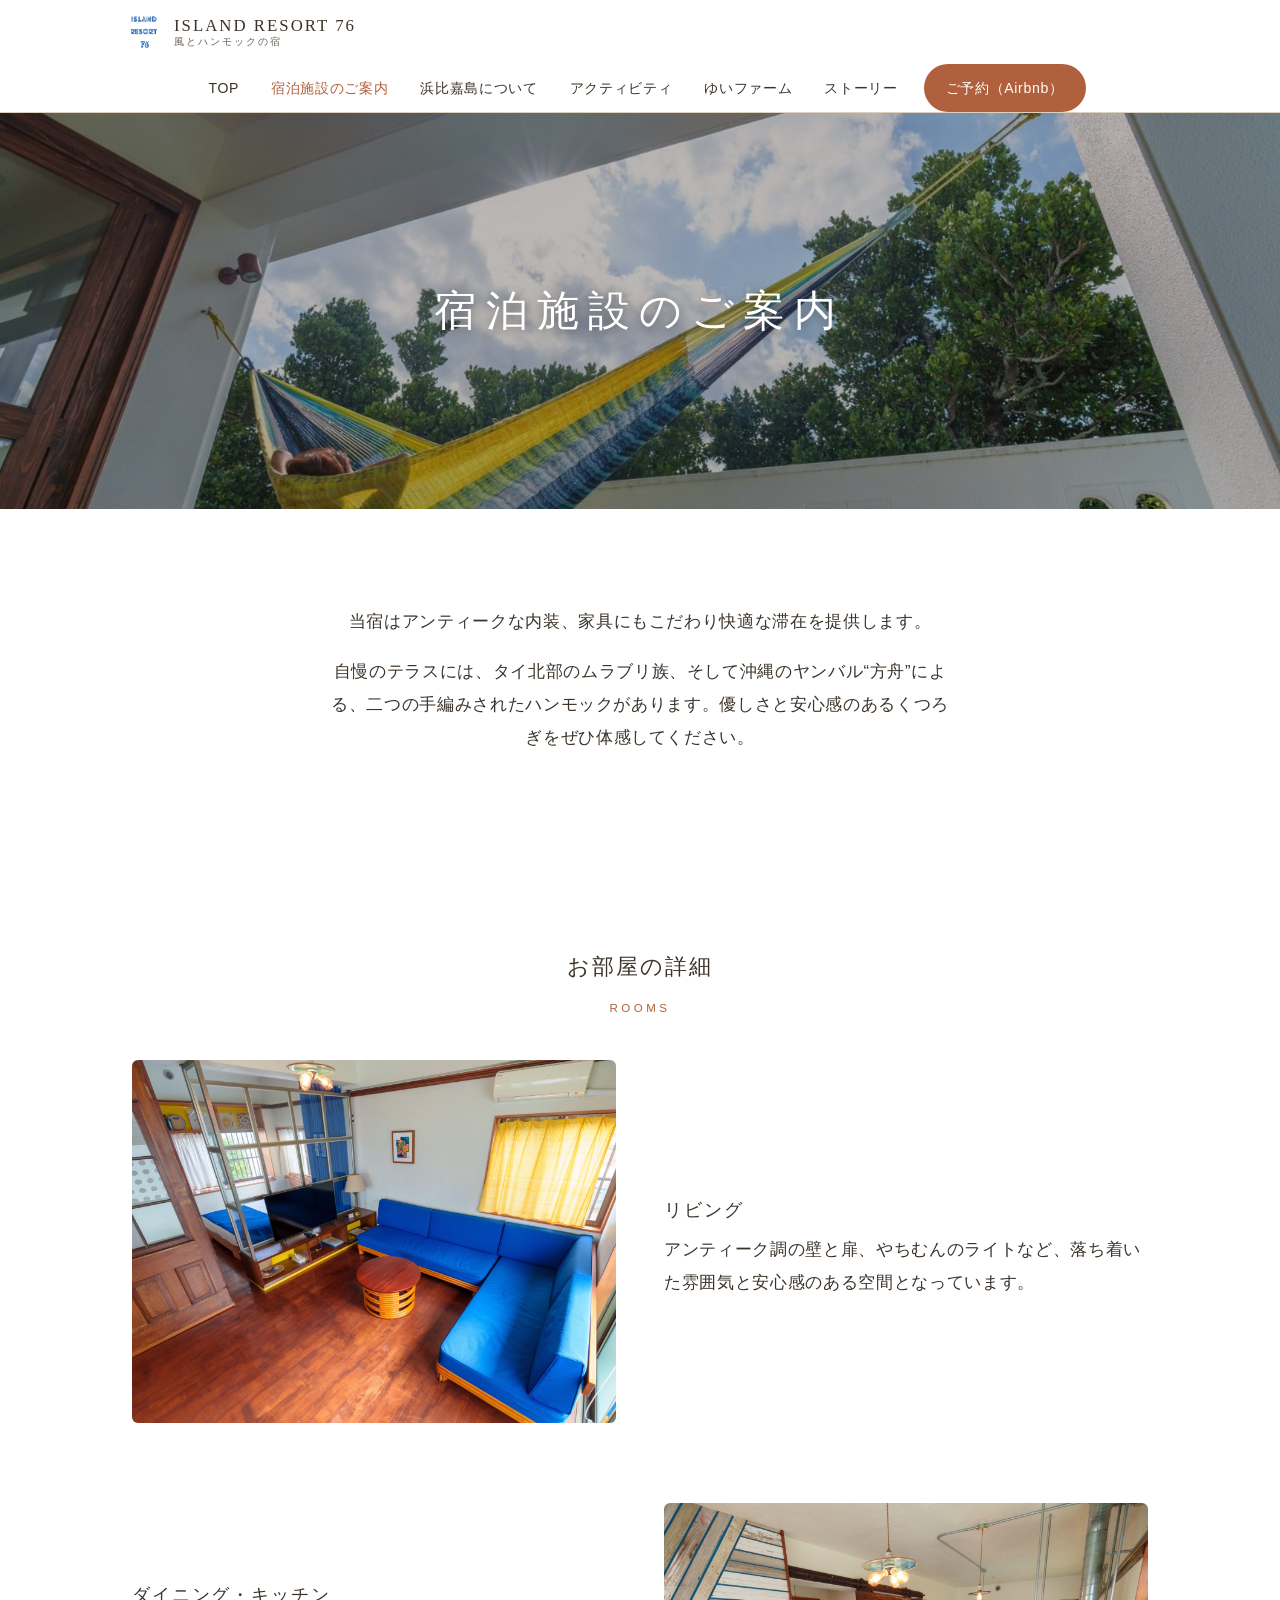
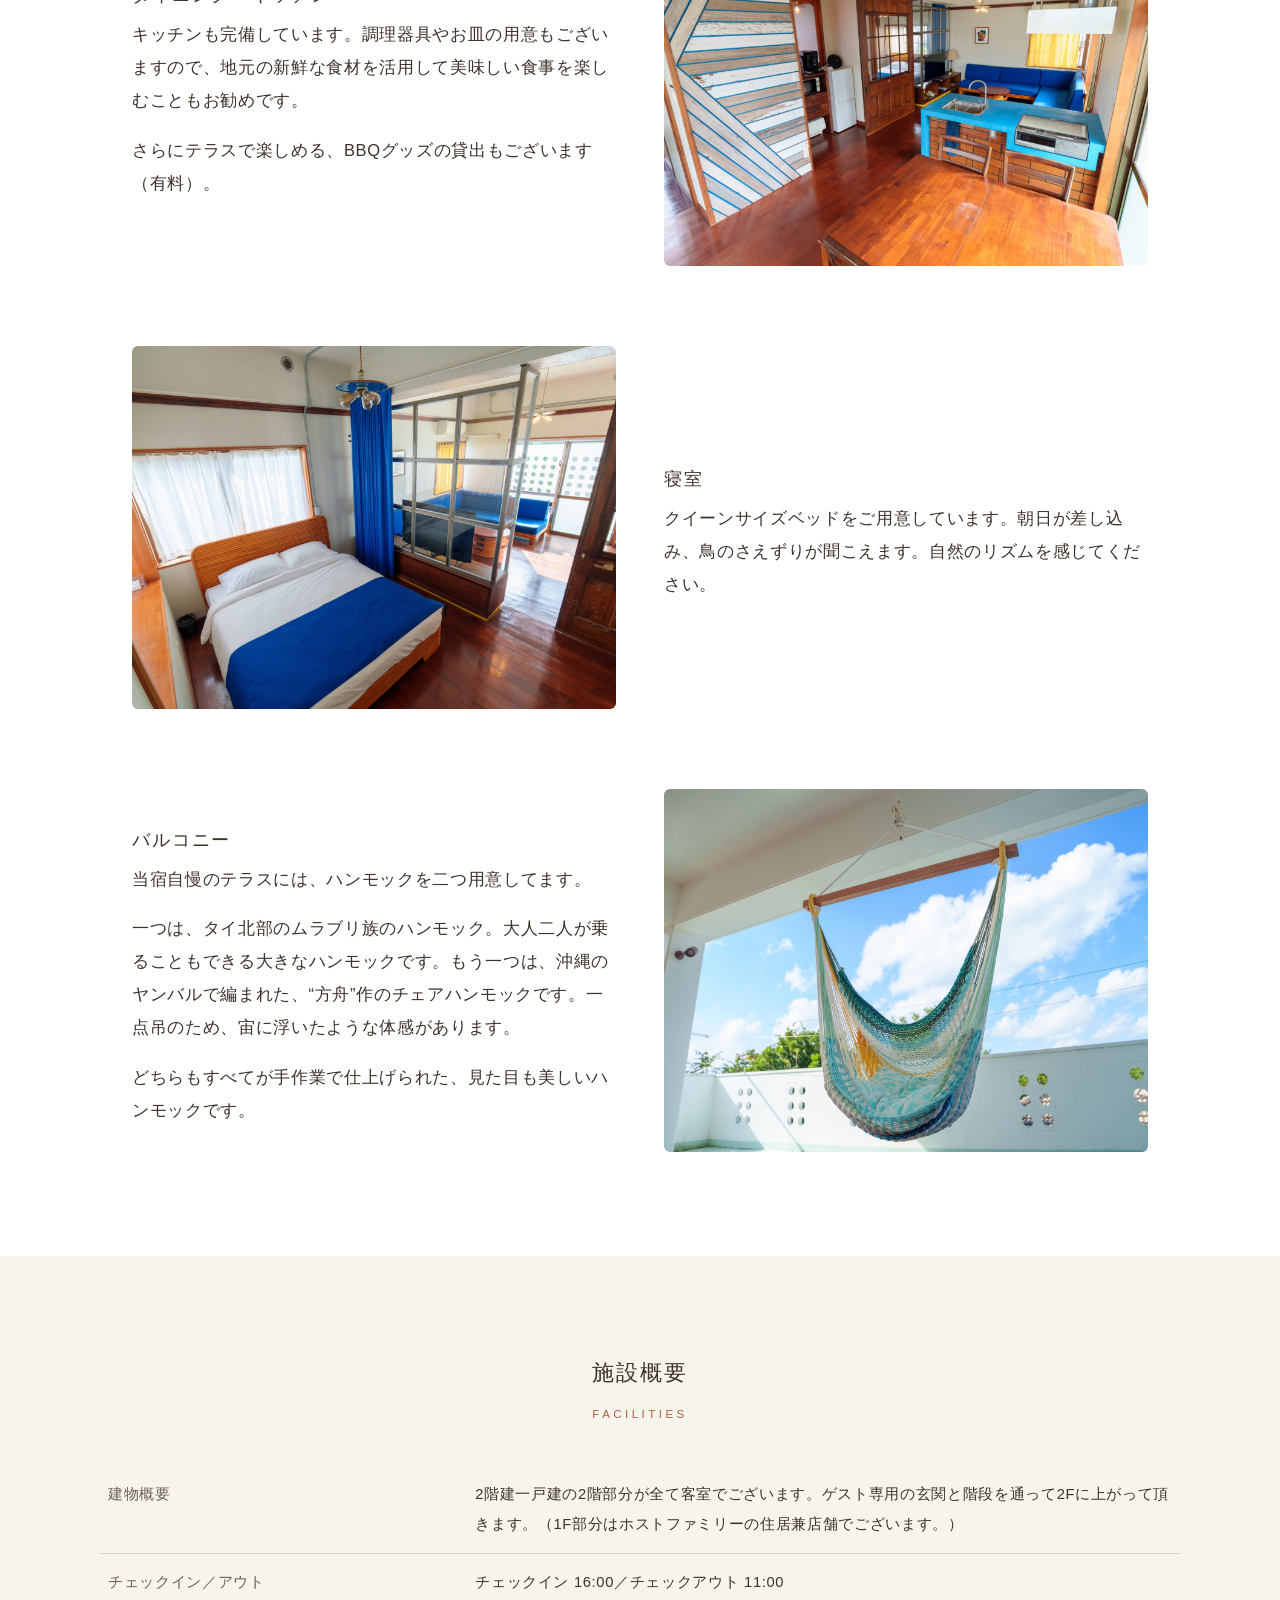
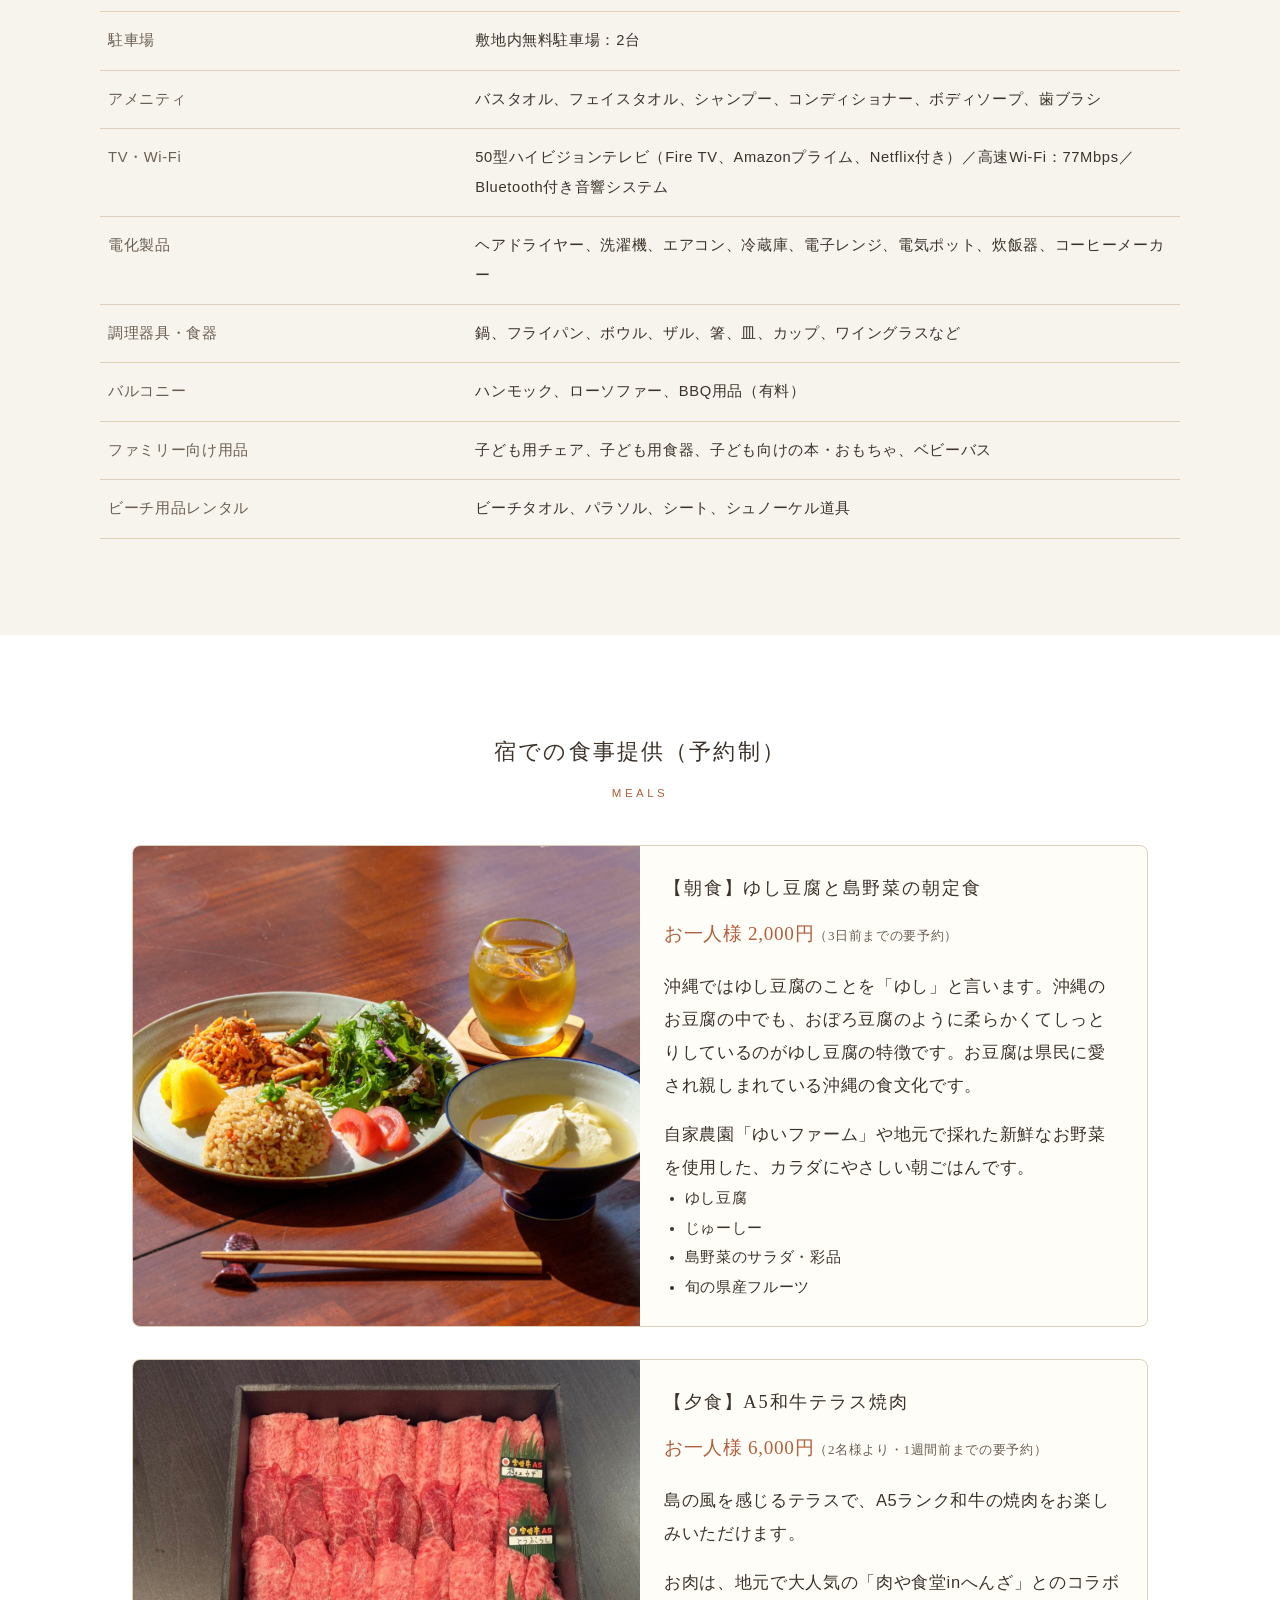
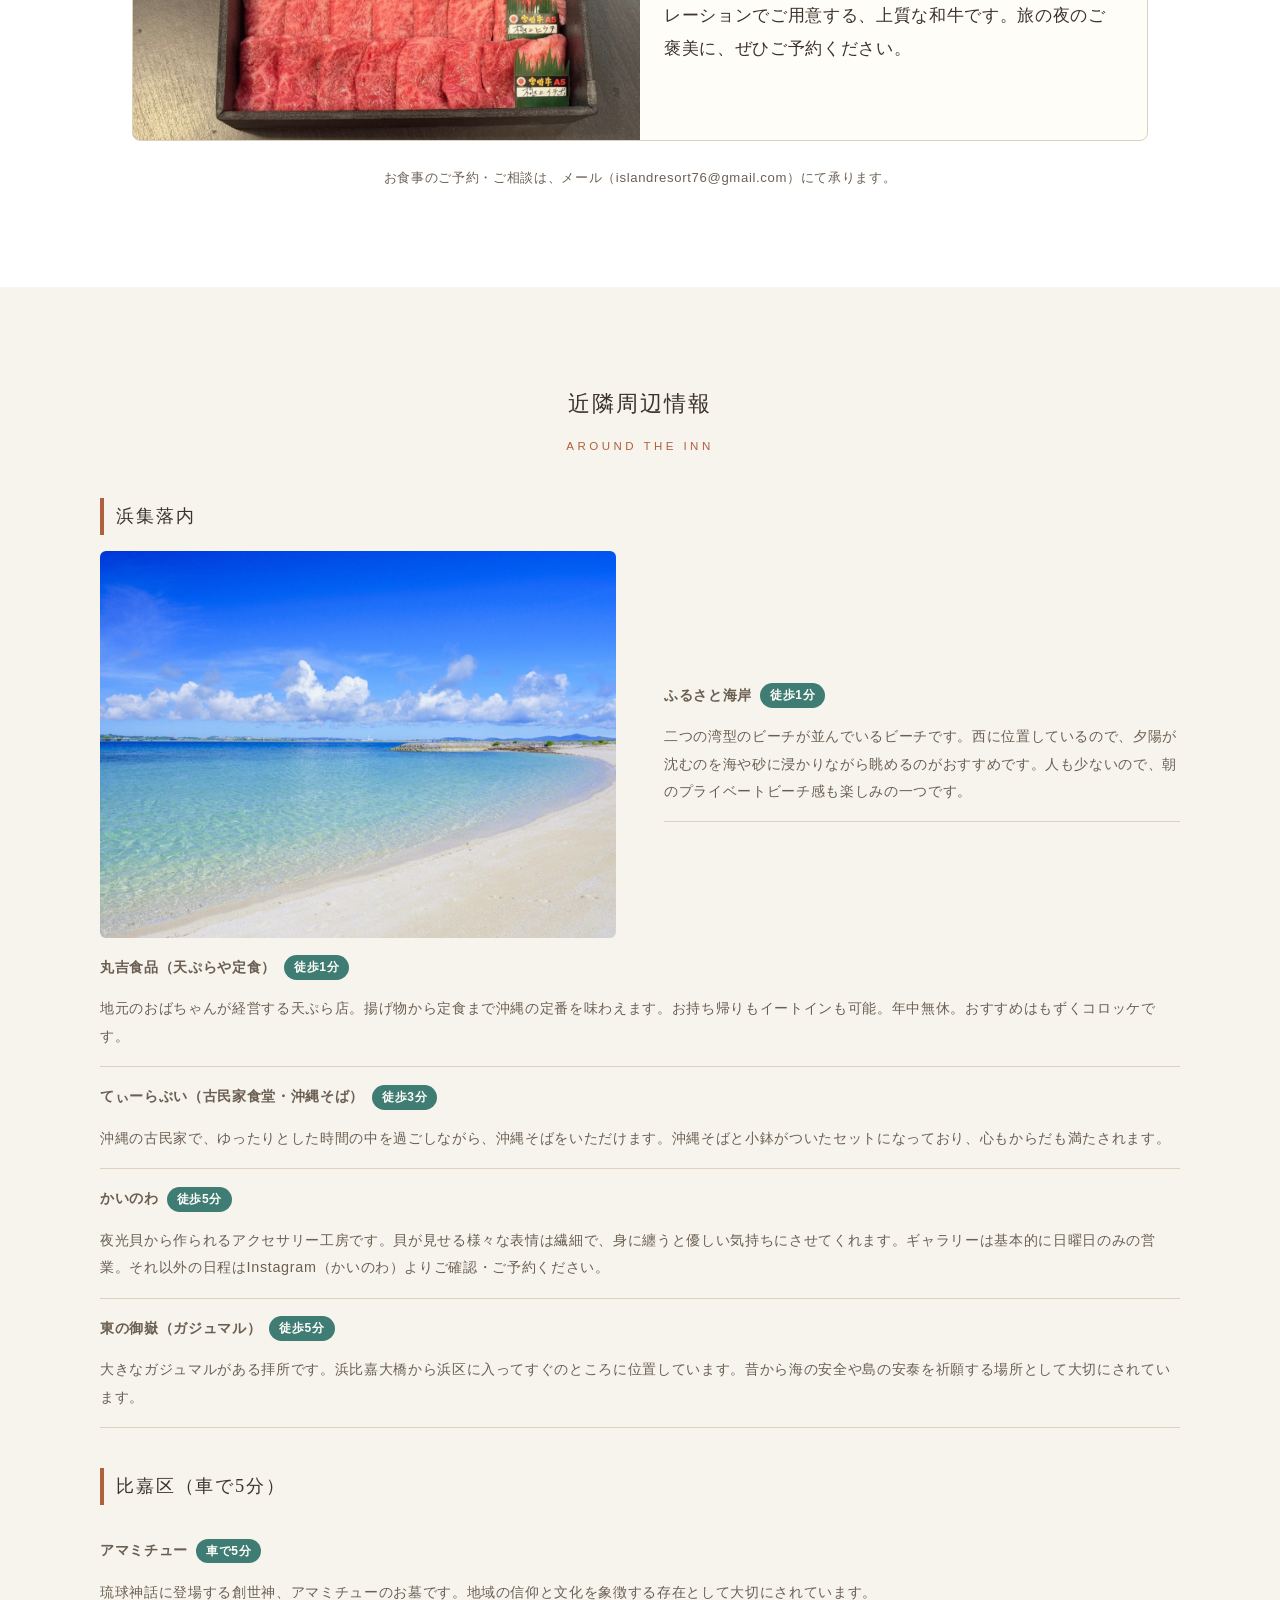
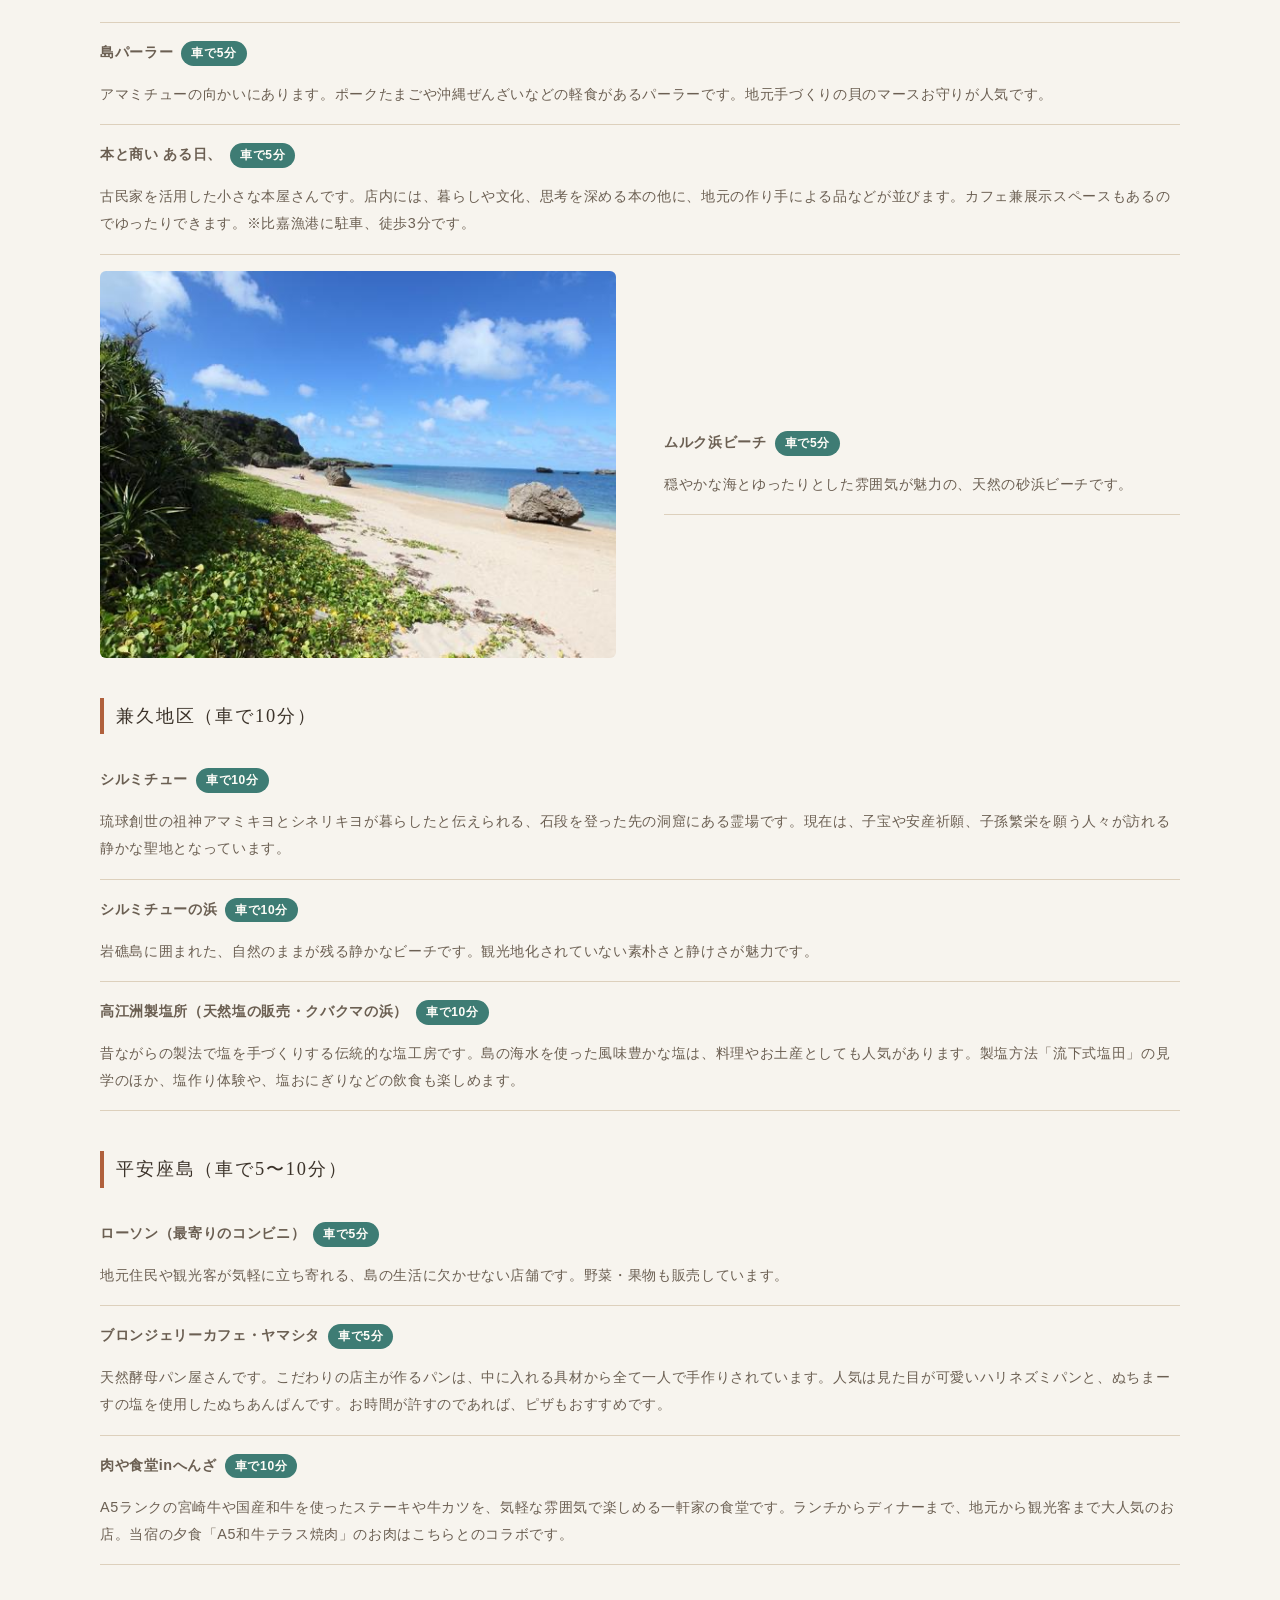
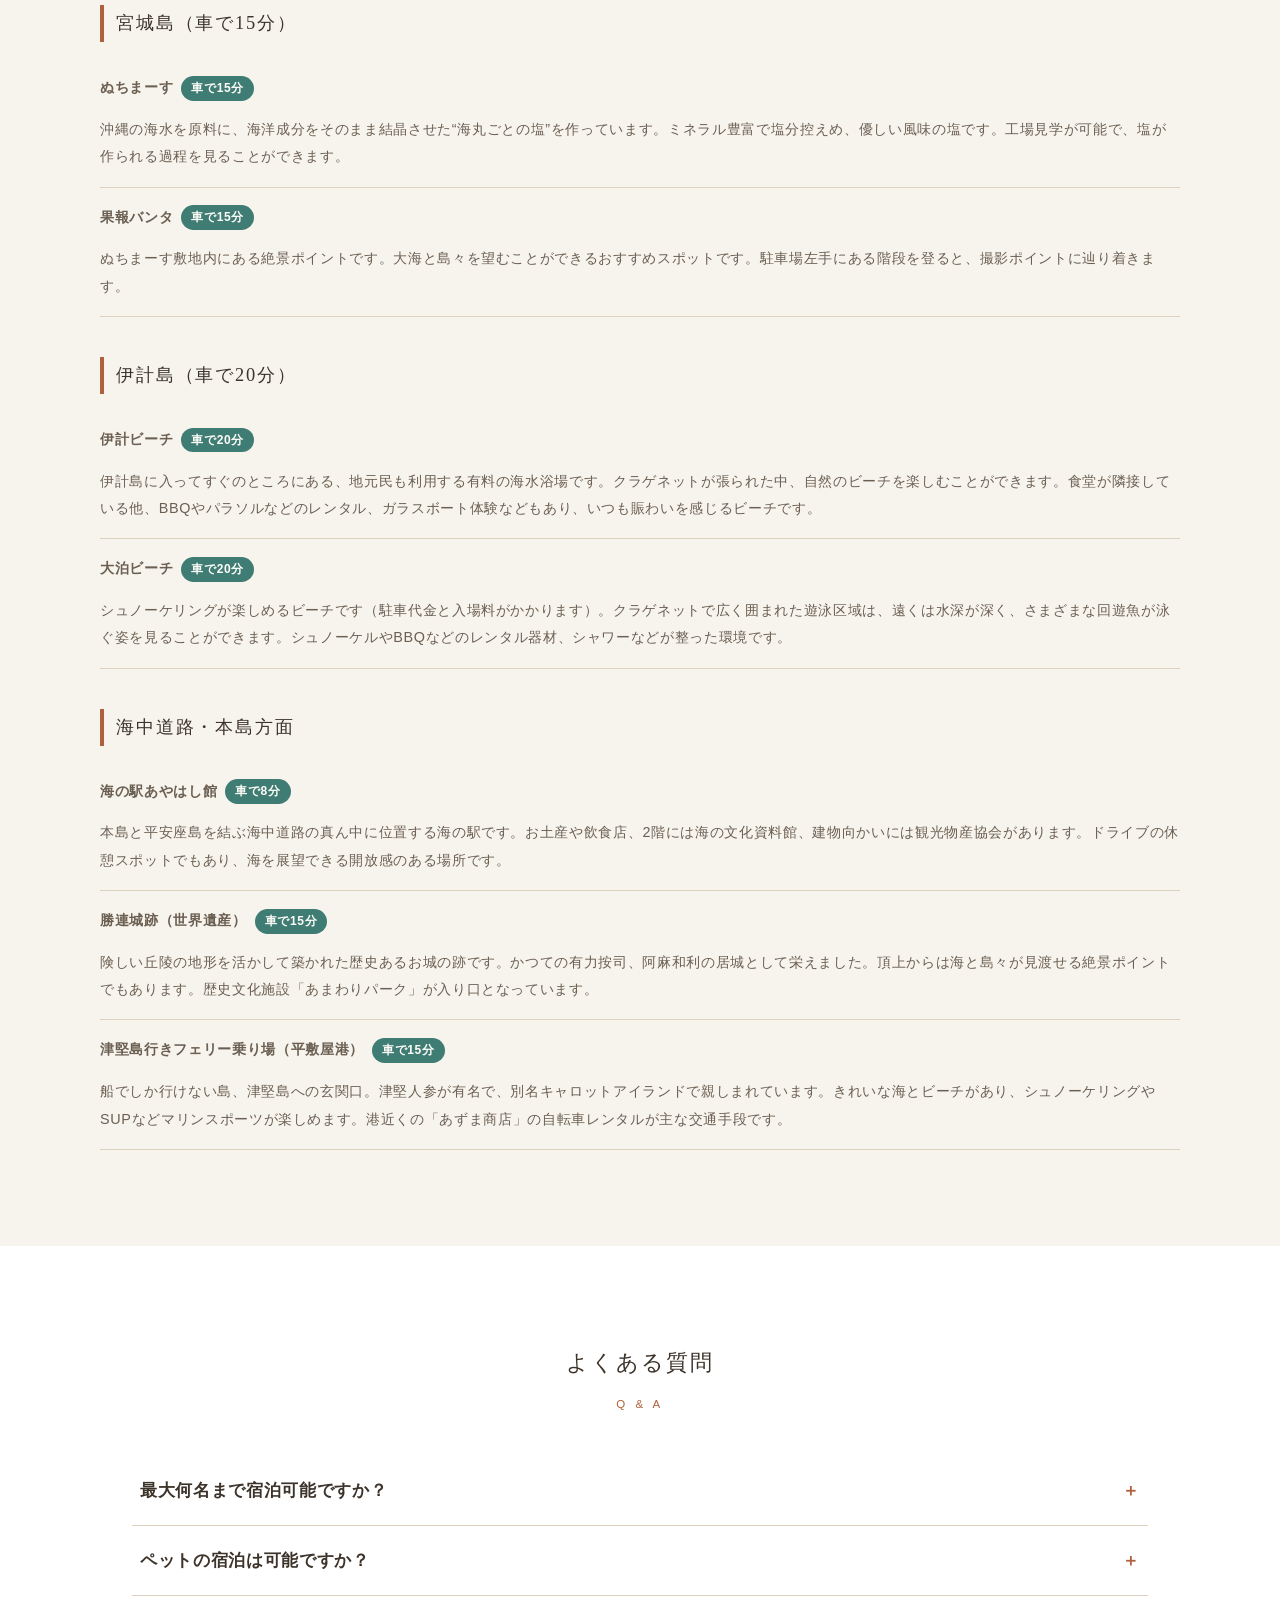
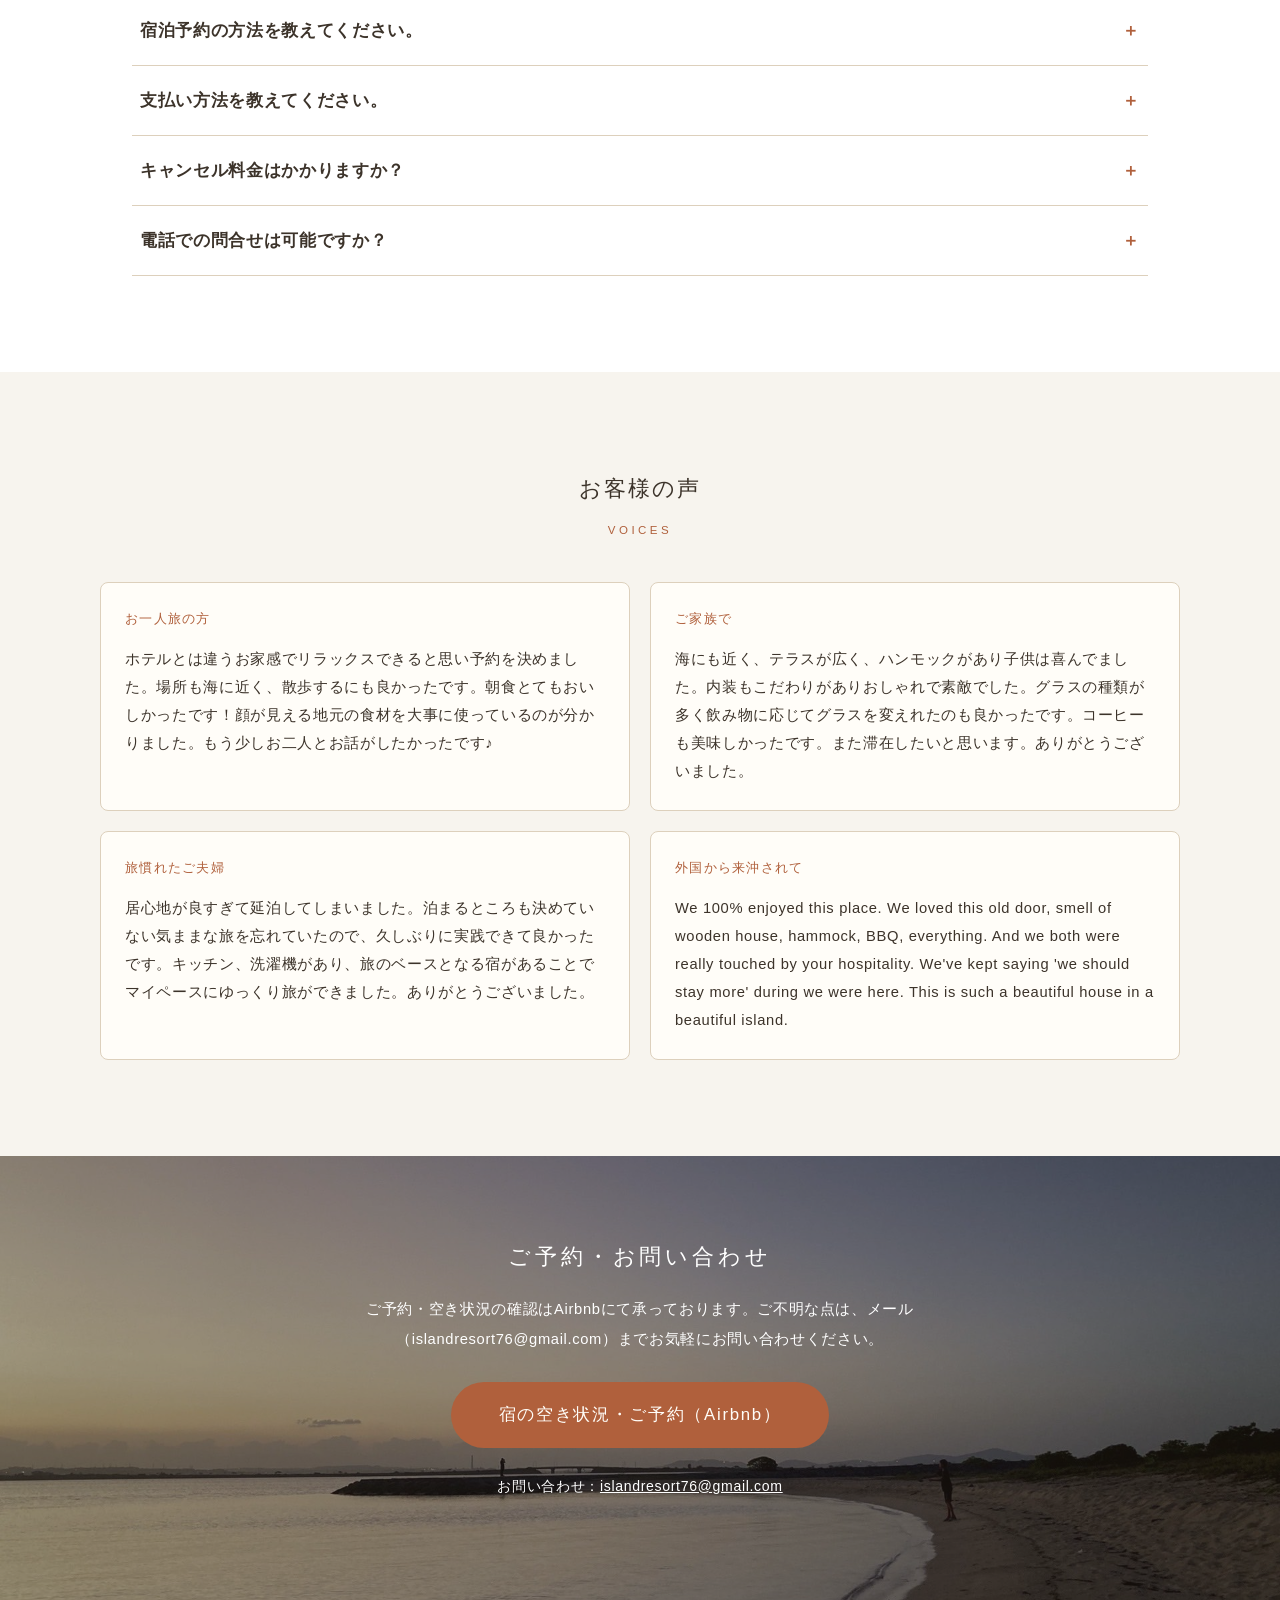
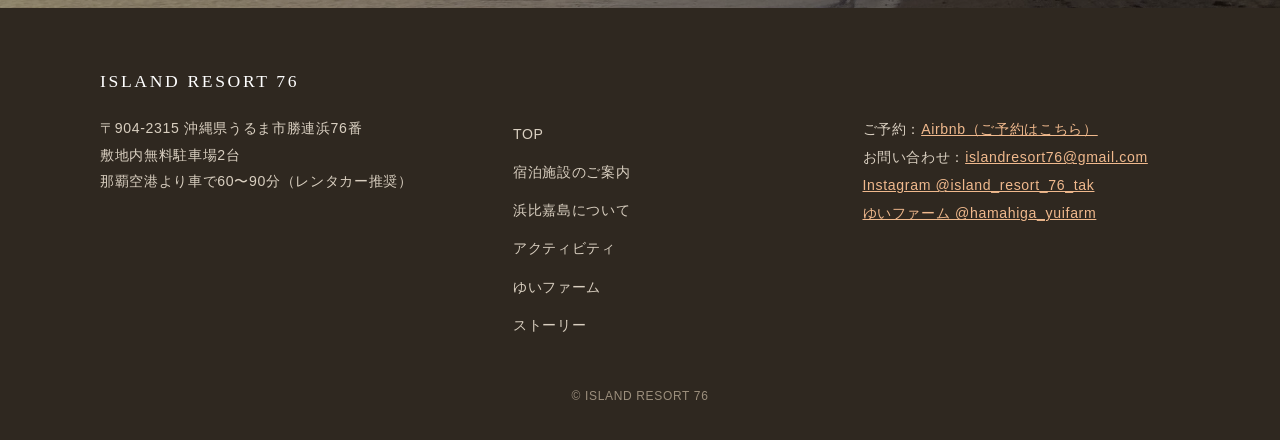
==== commit b4c5c2a4: "Update accommodation.htmlセキュリティ設定（CSP・Referrer-Policy）を追加：accommodation" ====
--- a/accommodation.html
+++ b/accommodation.html
@@ -3,6 +3,8 @@
 <head>
 <meta charset="UTF-8">
 <meta name="viewport" content="width=device-width, initial-scale=1">
+<meta http-equiv="Content-Security-Policy" content="default-src 'self'; script-src 'self'; style-src 'self' 'unsafe-inline' https://fonts.googleapis.com; font-src https://fonts.gstatic.com; img-src 'self' data:; connect-src 'self'; object-src 'none'; base-uri 'self'; form-action 'none'; upgrade-insecure-requests">
+<meta name="referrer" content="strict-origin-when-cross-origin">
 <title>宿泊施設のご案内｜ISLAND RESORT 76（沖縄・浜比嘉島の貸切宿）</title>
 <meta name="description" content="アンティークな内装と手編みのハンモックが自慢の貸切宿。お部屋の詳細、施設概要、予約制のお食事（ゆし豆腐と島野菜の朝定食／A5和牛テラス焼肉）、周辺情報をご案内します。">
 <meta property="og:type" content="article">
